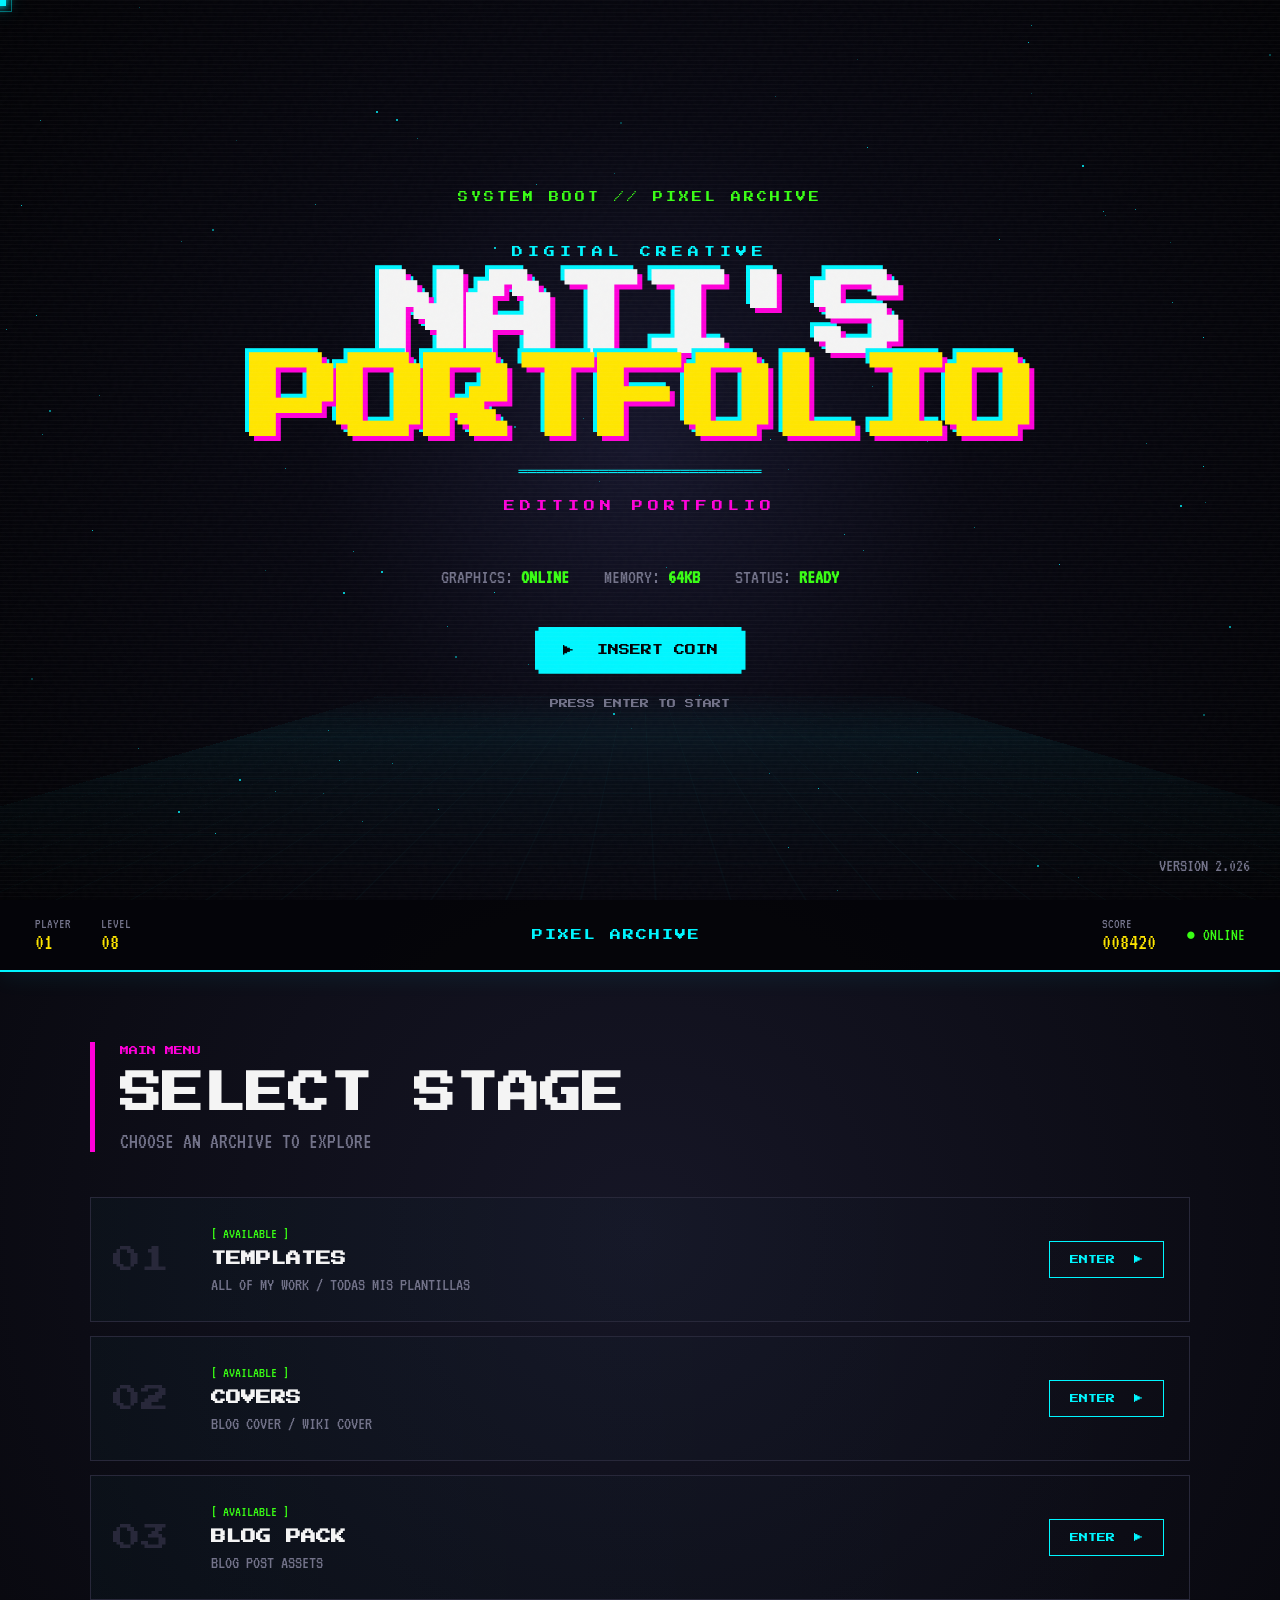
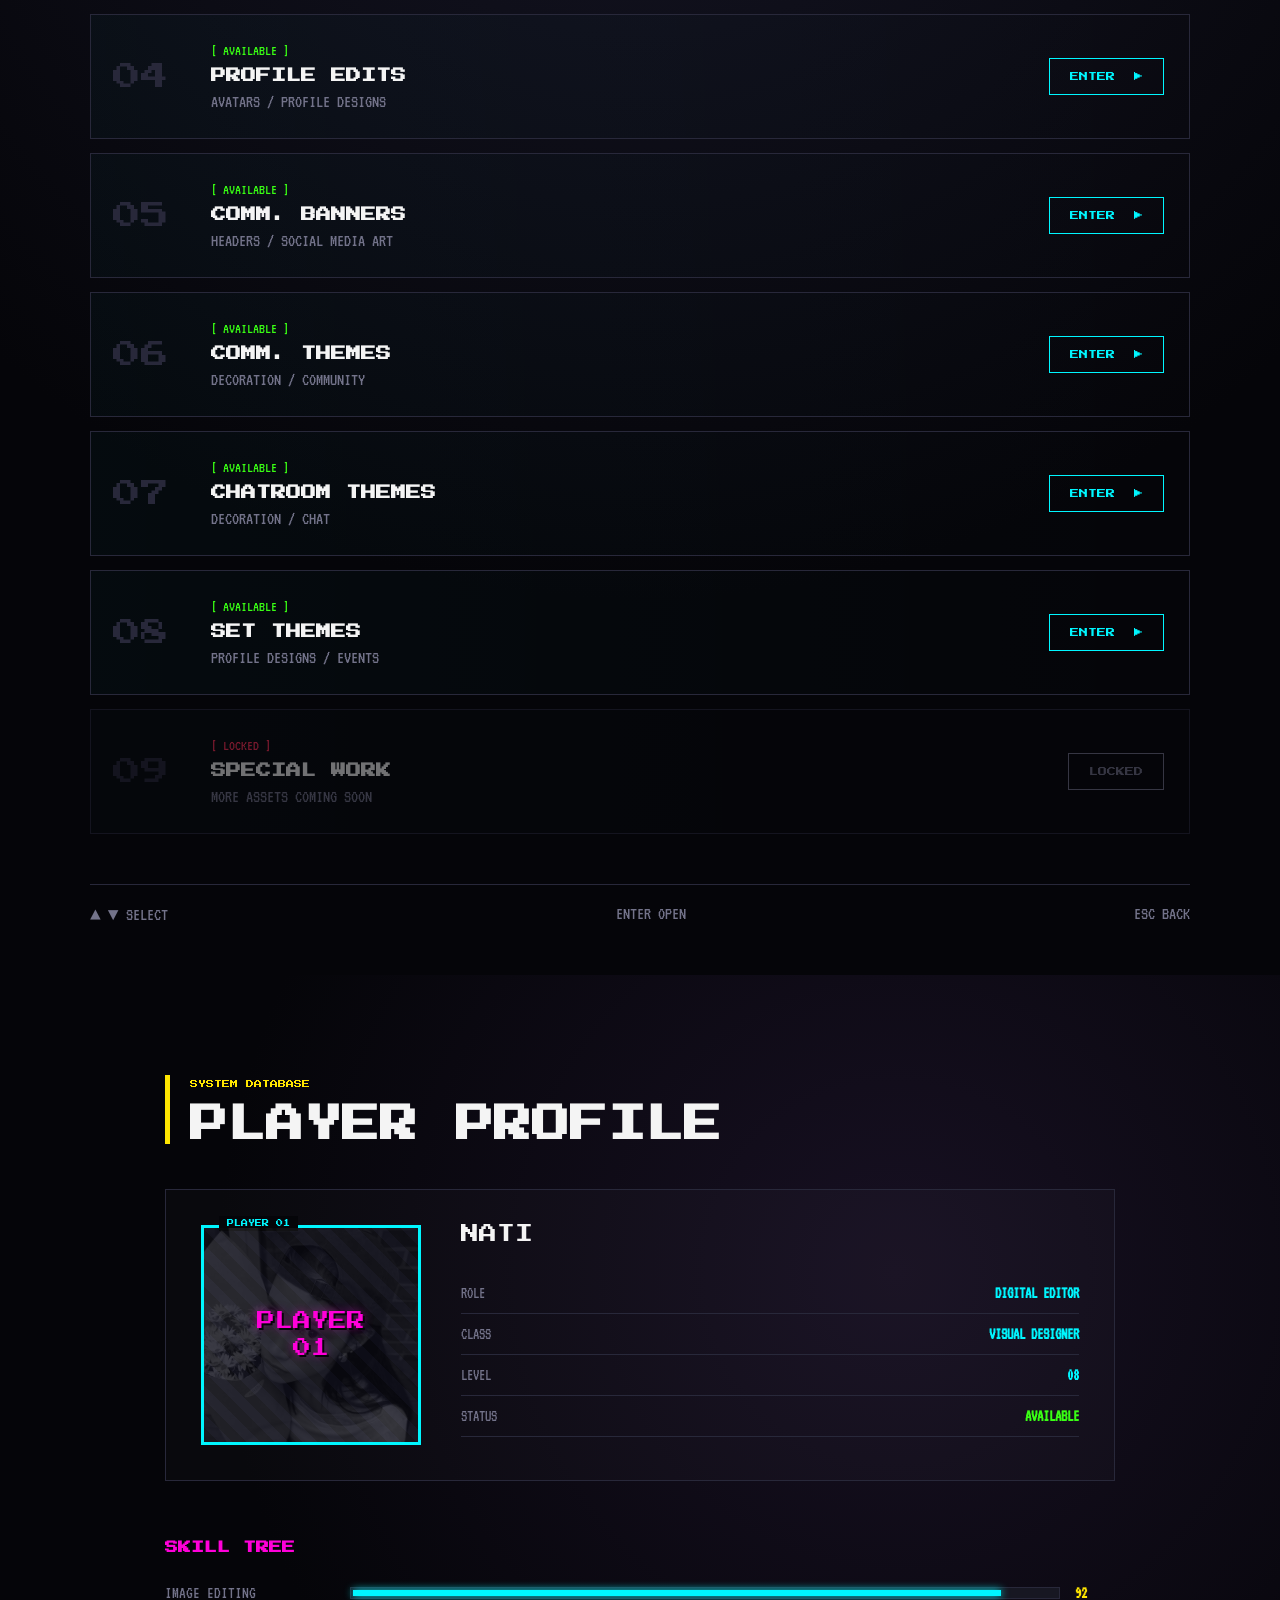
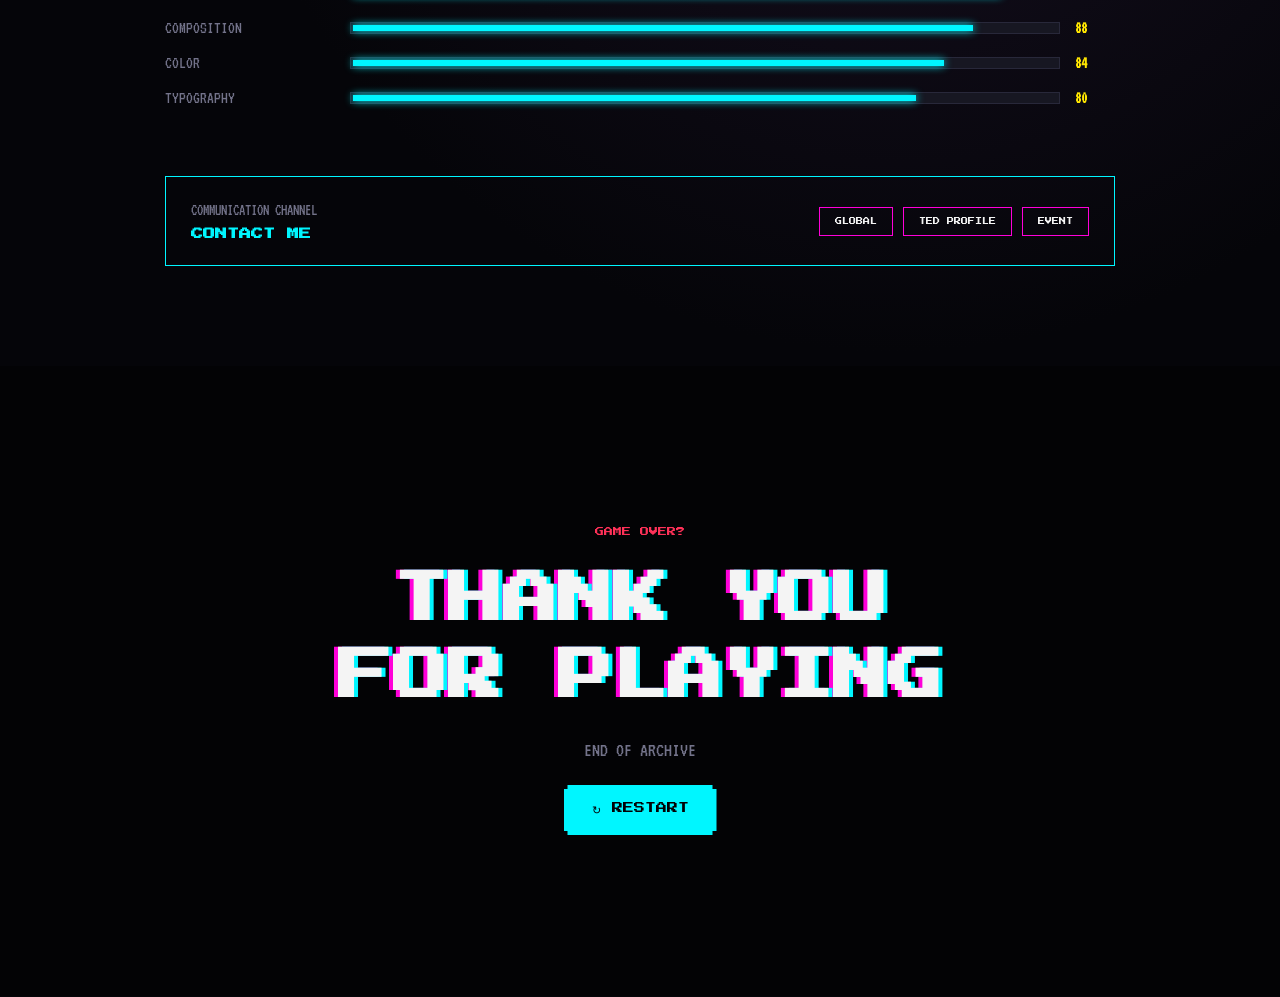
==== index.html @ 4ead3b6f "Add files via upload" ====
<!DOCTYPE html>

<html lang="es">
<head>
    <meta charset="UTF-8">
    <meta name="viewport" content="width=device-width, initial-scale=1.0">

<title>NATI'S PORTFOLIO</title>
<link rel="icon" type="image/png" href="../assets/favicon.png">

<!-- Fuentes -->
<link rel="preconnect" href="https://fonts.googleapis.com">
<link rel="preconnect" href="https://fonts.gstatic.com" crossorigin>

<link href="https://fonts.googleapis.com/css2?family=Press+Start+2P&family=VT323&display=swap" rel="stylesheet">

<link rel="stylesheet" href="../styles/styles.css">

</head>

<body>

<!-- CRT -->
<div class="crt">
    <div class="scanlines"></div>
    <div class="noise"></div>
</div>

<!-- Partículas -->
<canvas id="particles"></canvas>

<!-- Cursor -->
<div id="pixelCursor"></div>


<!-- ========================================= -->
<!-- INTRO -->
<!-- ========================================= -->

<section class="screen intro" id="intro">

    <div class="intro-grid"></div>

    <div class="intro-content">

        <div class="system-text">
            SYSTEM BOOT // PIXEL ARCHIVE
        </div>

        <div class="logo-wrap">

            <div class="logo-small">
                DIGITAL CREATIVE
            </div>

            <h1 class="logo">
                NATI'S<br>
                <span>PORTFOLIO</span>
            </h1>

            <div class="logo-line">
                ═══════════════════════════
            </div>

            <p class="logo-sub">
                EDITION PORTFOLIO
            </p>

        </div>

        <div class="boot-info">

            <span>GRAPHICS: <b>ONLINE</b></span>
            <span>MEMORY: <b>64KB</b></span>
            <span>STATUS: <b>READY</b></span>

        </div>

        <button id="startBtn" class="pixel-button start-button">
            <span class="button-icon">▶</span>
            INSERT COIN
        </button>

        <div class="press-start">
            PRESS ENTER TO START
        </div>

    </div>

    <div class="version">
        VERSION 2.026
    </div>

</section>


<!-- ========================================= -->
<!-- MENU PRINCIPAL -->
<!-- ========================================= -->

<section class="screen menu-section" id="menu">

    <header class="hud">

        <div class="hud-left">

            <div class="player">
                <span class="hud-label">PLAYER</span>
                <span class="hud-value">01</span>
            </div>

            <div class="level">
                <span class="hud-label">LEVEL</span>
                <span class="hud-value">08</span>
            </div>

        </div>

        <div class="hud-center">
            PIXEL ARCHIVE
        </div>

        <div class="hud-right">

            <div>
                <span class="hud-label">SCORE</span>
                <span id="score">008420</span>
            </div>

            <div class="online">
                ● ONLINE
            </div>

        </div>

    </header>


    <main class="menu-container">

        <div class="menu-heading">

            <span class="stage-number">
                MAIN MENU
            </span>

            <h2>
                SELECT STAGE
            </h2>

            <p>
                CHOOSE AN ARCHIVE TO EXPLORE
            </p>

        </div>


        <div class="stage-list">

            <!-- TEMPLATES -->

            <article class="stage-card" data-cat="plantillas">

                <div class="stage-number-big">
                    01
                </div>

                <div class="stage-info">

                    <span class="stage-status">
                        [ AVAILABLE ]
                    </span>

                    <h3>
                        TEMPLATES
                    </h3>

                    <p>
                        ALL OF MY WORK / TODAS MIS PLANTILLAS
                    </p>

                </div>

                <button class="stage-button abrir-template">
                    ENTER
                    <span>▶</span>
                </button>

            </article>


            <!-- PORTADAS -->

            <article class="stage-card" data-cat="portadas">

                <div class="stage-number-big">
                    02
                </div>

                <div class="stage-info">

                    <span class="stage-status">
                        [ AVAILABLE ]
                    </span>

                    <h3>
                        COVERS
                    </h3>

                    <p>
                        BLOG COVER / WIKI COVER
                    </p>

                </div>

                <button class="stage-button abrir">
                    ENTER
                    <span>▶</span>
                </button>

            </article>


            <!-- BLOG PACK -->

            <article class="stage-card" data-cat="blog">

                <div class="stage-number-big">
                    03
                </div>

                <div class="stage-info">

                    <span class="stage-status">
                        [ AVAILABLE ]
                    </span>

                    <h3>
                        BLOG PACK
                    </h3>

                    <p>
                        BLOG POST ASSETS
                    </p>

                </div>

                <button class="stage-button abrir">
                    ENTER
                    <span>▶</span>
                </button>

            </article>


            <!-- PERFIL -->

            <article class="stage-card" data-cat="perfil">

                <div class="stage-number-big">
                    04
                </div>

                <div class="stage-info">

                    <span class="stage-status">
                        [ AVAILABLE ]
                    </span>

                    <h3>
                        PROFILE EDITS
                    </h3>

                    <p>
                        AVATARS / PROFILE DESIGNS
                    </p>

                </div>

                <button class="stage-button abrir">
                    ENTER
                    <span>▶</span>
                </button>

            </article>


            <!-- BANNERS -->

            <article class="stage-card" data-cat="banners">

                <div class="stage-number-big">
                    05
                </div>

                <div class="stage-info">

                    <span class="stage-status">
                        [ AVAILABLE ]
                    </span>

                    <h3>
                        COMM. BANNERS
                    </h3>

                    <p>
                        HEADERS / SOCIAL MEDIA ART
                    </p>

                </div>

                <button class="stage-button abrir">
                    ENTER
                    <span>▶</span>
                </button>

            </article>


            <!-- COMM. THEMES -->

            <article class="stage-card" data-cat="commthemes">

                <div class="stage-number-big">
                    06
                </div>

                <div class="stage-info">

                    <span class="stage-status">
                        [ AVAILABLE ]
                    </span>

                    <h3>
                        COMM. THEMES
                    </h3>

                    <p>
                        DECORATION / COMMUNITY
                    </p>

                </div>

                <button class="stage-button abrir">
                    ENTER
                    <span>▶</span>
                </button>

            </article>


            <!-- CHATROOM THEMES -->

            <article class="stage-card" data-cat="chatthemes">

                <div class="stage-number-big">
                    07
                </div>

                <div class="stage-info">

                    <span class="stage-status">
                        [ AVAILABLE ]
                    </span>

                    <h3>
                        CHATROOM THEMES
                    </h3>

                    <p>
                        DECORATION / CHAT
                    </p>

                </div>

                <button class="stage-button abrir">
                    ENTER
                    <span>▶</span>
                </button>

            </article>


            <!-- SET THEMES -->

            <article class="stage-card" data-cat="setthemes">

                <div class="stage-number-big">
                    08
                </div>

                <div class="stage-info">

                    <span class="stage-status">
                        [ AVAILABLE ]
                    </span>

                    <h3>
                        SET THEMES
                    </h3>

                    <p>
                        PROFILE DESIGNS / EVENTS
                    </p>

                </div>

                <button class="stage-button abrir">
                    ENTER
                    <span>▶</span>
                </button>

            </article>


            <!-- FUTURO -->

            <article class="stage-card locked">

                <div class="stage-number-big">
                    09
                </div>

                <div class="stage-info">

                    <span class="stage-status locked-status">
                        [ LOCKED ]
                    </span>

                    <h3>
                        SPECIAL WORK
                    </h3>

                    <p>
                        MORE ASSETS COMING SOON
                    </p>

                </div>

                <button class="stage-button" disabled>
                    LOCKED
                </button>

            </article>

        </div>


        <div class="menu-footer">

            <span>
                ▲ ▼ SELECT
            </span>

            <span>
                ENTER OPEN
            </span>

            <span>
                ESC BACK
            </span>

        </div>

    </main>

</section>


<!-- ========================================= -->
<!-- SUBMENÚ TEMPLATES -->
<!-- ========================================= -->

<section class="templates-section" id="templatesMenu">

    <header class="gallery-header templates-header">

        <button id="templatesBackBtn" class="back-button">
            ◀ BACK
        </button>

        <div>

            <span class="gallery-stage">
                STAGE 01 // SUBMENU
            </span>

            <h2>
                TEMPLATES
            </h2>

        </div>

        <div class="gallery-counter">
            4 CATEGORIES
        </div>

    </header>


    <main class="templates-container">

        <div class="menu-heading">

            <span class="stage-number">
                TEMPLATES ARCHIVE
            </span>

            <h2>
                SELECT CATEGORY
            </h2>

            <p>
                CHOOSE A TEMPLATE ARCHIVE TO EXPLORE
            </p>

        </div>


        <div class="template-list">

            <!-- PACKS -->

            <article
                class="template-card"
                data-template="packs"
            >

                <div class="template-number">
                    01
                </div>

                <div class="template-info">

                    <span>
                        [ AVAILABLE ]
                    </span>

                    <h3>
                        PACKS
                    </h3>

                    <p>
                        COMPLETE TEMPLATE PACKS
                    </p>

                </div>

                <button class="stage-button template-open">
                    ENTER
                    <span>▶</span>
                </button>

            </article>


            <!-- MINI PACKS -->

            <article
                class="template-card"
                data-template="minipacks"
            >

                <div class="template-number">
                    02
                </div>

                <div class="template-info">

                    <span>
                        [ AVAILABLE ]
                    </span>

                    <h3>
                        MINI PACKS
                    </h3>

                    <p>
                        THEME AND COVER
                    </p>

                </div>

                <button class="stage-button template-open">
                    ENTER
                    <span>▶</span>
                </button>

            </article>


            <!-- THEMES -->

            <article
                class="template-card"
                data-template="themes"
            >

                <div class="template-number">
                    03
                </div>

                <div class="template-info">

                    <span>
                        [ AVAILABLE ]
                    </span>

                    <h3>
                        THEMES
                    </h3>

                    <p>
                        COMPLETE VISUAL THEMES
                    </p>

                </div>

                <button class="stage-button template-open">
                    ENTER
                    <span>▶</span>
                </button>

            </article>


            <!-- SEPS / PCS -->

            <article
                class="template-card"
                data-template="sepspcs"
            >

                <div class="template-number">
                    04
                </div>

                <div class="template-info">

                    <span>
                        [ AVAILABLE ]
                    </span>

                    <h3>
                        SEPS / PCS
                    </h3>

                    <p>
                        SEPARATORS (HEADERS) / PHOTOCARDS
                    </p>

                </div>

                <button class="stage-button template-open">
                    ENTER
                    <span>▶</span>
                </button>

            </article>

        </div>


        <div class="menu-footer">

            <span>
                ▲ ▼ SELECT
            </span>

            <span>
                ENTER OPEN
            </span>

            <span>
                ESC BACK
            </span>

        </div>

    </main>

</section>


<!-- ========================================= -->
<!-- GALERÍA -->
<!-- ========================================= -->

<section class="gallery-section" id="gallery">

    <header class="gallery-header">

        <button id="backBtn" class="back-button">
            ◀ BACK
        </button>

        <div>

            <span class="gallery-stage">
                STAGE 01
            </span>

            <h2 id="galleryTitle">
                PORTADAS
            </h2>

        </div>

        <div class="gallery-counter">

            ITEMS
            <span id="galleryCount">
                00 / 00
            </span>

        </div>

    </header>


    <div class="loading-screen" id="loadingScreen">

        <div class="loading-title">
            LOADING ASSETS...
        </div>

        <div class="loading-bar">

            <div id="loadingProgress"></div>

        </div>

        <div id="loadingText">
            INITIALIZING...
        </div>

    </div>


    <div class="gallery-container">

        <div class="gallery-grid" id="galleryGrid"></div>

    </div>


    <footer class="gallery-footer">

        <span>
            PIXEL ARCHIVE SYSTEM
        </span>

        <span>
            SELECT ASSET TO INSPECT
        </span>

        <span>
            <span class="green-dot">●</span>
            SYSTEM ONLINE
        </span>

    </footer>

</section>


<!-- ========================================= -->
<!-- MODAL -->
<!-- ========================================= -->

<div class="image-modal" id="imageModal">

<div class="modal-overlay"></div>

<div class="modal-window">

    <header class="modal-header">

        <span id="modalFile">
            ASSET_001
        </span>

        <button id="closeModal">
            [ X ]
        </button>

    </header>


    <div class="modal-content">

        <div class="image-frame">

            <img
                id="modalImage"
                src=""
                alt=""
            >

        </div>


        <aside class="asset-info">


            <!-- =========================================
                 INFORMACIÓN PARA TEMPLATES
            ========================================== -->

            <div
                class="modal-info-group modal-template-info"
                id="modalTemplateInfo"
            >

                <!-- FILE -->

                <div class="info-line">

                    <span>FILE</span>

                    <strong id="modalTemplateFile">
                        ASSET_001
                    </strong>

                </div>


                <!-- TYPE -->

                <div class="info-line">

                    <span>TYPE</span>

                    <strong id="modalTemplateType">
                        PACK
                    </strong>

                </div>


                <!-- COLOR -->

                <div class="info-line">

                    <span>COLOR</span>

                    <strong id="modalColor">
                        CUSTOMIZABLE
                    </strong>

                </div>


                <!-- IMAGES -->

                <div class="info-line">

                    <span>IMAGES</span>

                    <strong id="modalImages">
                        04-05 IMAGES
                    </strong>

                </div>

            </div>


            <!-- =========================================
                 INFORMACIÓN PARA RESTO DE CATEGORÍAS
            ========================================== -->

            <div
                class="modal-info-group modal-default-info"
                id="modalDefaultInfo"
            >

                <!-- FILE -->

                <div class="info-line">

                    <span>FILE</span>

                    <strong id="modalDefaultFile">
                        ASSET_001
                    </strong>

                </div>


                <!-- TYPE -->

                <div class="info-line">

                    <span>TYPE</span>

                    <strong id="modalDefaultType">
                        DIGITAL EDIT
                    </strong>

                </div>


                <!-- STATUS -->

                <div class="info-line">

                    <span>STATUS</span>

                    <strong id="modalStatus">
                        ARCHIVED
                    </strong>

                </div>


                <!-- QUALITY -->

                <div class="info-line">

                    <span>QUALITY</span>

                    <strong id="modalQuality">
                        HIGH
                    </strong>

                </div>

            </div>


            <!-- =========================================
                 SYSTEM MESSAGE
                 COMPARTIDO POR AMBOS MODALES
            ========================================== -->

            <div class="asset-divider"></div>


            <div class="asset-message">

                <span>
                    ▶ SYSTEM MESSAGE
                </span>

                <p id="modalMessage">
                    ASSET SUCCESSFULLY LOADED.
                </p>

            </div>


        </aside>

    </div>


    <footer class="modal-footer">

        <span>
            ◀ PREVIOUS
        </span>

        <span>
            CLOSE
        </span>

        <span>
            NEXT ▶
        </span>

    </footer>

</div>

</div>


<!-- ========================================= -->
<!-- SOBRE MÍ -->
<!-- ========================================= -->

<section class="profile-section">

    <div class="profile-container">

        <div class="section-title">

            <span>
                SYSTEM DATABASE
            </span>

            <h2>
                PLAYER PROFILE
            </h2>

        </div>

    <div class="profile-card">

        <div class="profile-avatar">

            <img
                class="profile-avatar-image"
                src="../assets/edits/images/player01.png"
                alt="Nati"
            >

            <div class="avatar-inner">
                PLAYER<br>
                01
            </div>

        </div>


        <div class="profile-data">

            <div class="profile-name">
                NATI
            </div>

            <div class="profile-row">
                <span>ROLE</span>
                <strong>DIGITAL EDITOR</strong>
            </div>

            <div class="profile-row">
                <span>CLASS</span>
                <strong>VISUAL DESIGNER</strong>
            </div>

            <div class="profile-row">
                <span>LEVEL</span>
                <strong>08</strong>
            </div>

            <div class="profile-row">
                <span>STATUS</span>
                <strong class="green">AVAILABLE</strong>
            </div>

        </div>

    </div>

        <div class="skills">

            <h3>
                SKILL TREE
            </h3>

            <div class="skill">

                <span>IMAGE EDITING</span>

                <div class="skill-bar">
                    <i style="width: 92%"></i>
                </div>

                <b>92</b>

            </div>

            <div class="skill">

                <span>COMPOSITION</span>

                <div class="skill-bar">
                    <i style="width: 88%"></i>
                </div>

                <b>88</b>

            </div>

            <div class="skill">

                <span>COLOR</span>

                <div class="skill-bar">
                    <i style="width: 84%"></i>
                </div>

                <b>84</b>

            </div>

            <div class="skill">

                <span>TYPOGRAPHY</span>

                <div class="skill-bar">
                    <i style="width: 80%"></i>
                </div>

                <b>80</b>

            </div>

        </div>

    <div class="contact-box">

        <div>

            <span>
                COMMUNICATION CHANNEL
            </span>

            <strong>
                CONTACT ME
            </strong>

        </div>

        <div class="contact-links">

            <a
                href="https://app.duckapps.com.br/u/natibby"
                target="_blank"
                rel="noopener noreferrer"
            >
                GLOBAL
            </a>

            <a
                href="https://app.duckapps.com.br/c/tienda-estetica-ducks/u/a7huuc"
                target="_blank"
                rel="noopener noreferrer"
            >
                TED PROFILE
            </a>

            <a
                href="af&e aquí dsps"
            >
                EVENT
            </a>

        </div>

    </div>

    </div>

</section>


<!-- ========================================= -->
<!-- FINAL -->
<!-- ========================================= -->

<section class="end-section">

    <div class="end-content">

        <div class="end-glitch">
            GAME OVER?
        </div>

        <h2>
            THANK YOU<br>
            FOR PLAYING
        </h2>

        <p>
            END OF ARCHIVE
        </p>

        <button id="restartBtn" class="pixel-button">
            ↻ RESTART
        </button>

    </div>

</section>

<script src="../scripts/script.js"></script>

</body>
</html>
---- styles/styles.css ----
/* =========================================================
PIXEL ARCHIVE
RETRO ARCADE PORTFOLIO
========================================================= */

:root {
--black: #050509;
--deep-black: #080811;
--panel: #0c0c16;
--panel-light: #111121;

--cyan: #00f6ff;
--cyan-dark: #008f99;

--magenta: #ff00d9;
--yellow: #ffe600;

--green: #39ff14;
--red: #ff3158;

--white: #f4f4f4;
--gray: #73738a;
--dark-gray: #28283a;

--pixel-font: "Press Start 2P", monospace;
--terminal-font: "VT323", monospace;

}

/* =========================================================
RESET
========================================================= */

* {
  margin: 0;
  padding: 0;
  box-sizing: border-box;
  }

html {
scroll-behavior: smooth;
}

body {
background: var(--black);
color: var(--white);
font-family: var(--terminal-font);
overflow-x: hidden;
cursor: none;
}

button,
a {
cursor: none;
}

button {
font-family: var(--pixel-font);
}

.green {
color: var(--green) !important;
}

/* =========================================================
CRT
========================================================= */

.crt {
position: fixed;
inset: 0;
pointer-events: none;
z-index: 9990;
}

.scanlines {
position: absolute;
inset: 0;

background:
    repeating-linear-gradient(
        to bottom,
        rgba(255,255,255,0.025) 0px,
        rgba(255,255,255,0.025) 1px,
        transparent 1px,
        transparent 4px
    );

}

.noise {
position: absolute;
inset: 0;
opacity: 0.025;

background-image:
    url("data:image/svg+xml,%3Csvg viewBox='0 0 200 200' xmlns='http://www.w3.org/2000/svg'%3E%3Cfilter id='noise'%3E%3CfeTurbulence type='fractalNoise' baseFrequency='.9' numOctaves='3' stitchTiles='stitch'/%3E%3C/filter%3E%3Crect width='100%25' height='100%25' filter='url(%23noise)' opacity='.8'/%3E%3C/svg%3E");

animation: noiseMove 0.2s infinite;

}

@keyframes noiseMove {
0% { transform: translate(0); }
25% { transform: translate(2px, -1px); }
50% { transform: translate(-1px, 2px); }
75% { transform: translate(1px, 1px); }
100% { transform: translate(0); }
}

/* =========================================================
CURSOR
========================================================= */

#pixelCursor {
position: fixed;

width: 12px;
height: 12px;

background: var(--cyan);

box-shadow:
    0 0 8px var(--cyan),
    0 0 20px rgba(0,246,255,.4);

pointer-events: none;
z-index: 10000;

transform: translate(-50%, -50%);

image-rendering: pixelated;

}

#pixelCursor::after {
content: "";

position: absolute;

width: 22px;
height: 22px;

border: 1px solid var(--cyan);

left: -6px;
top: -6px;

opacity: .4;

}

body.cursor-hover #pixelCursor {
background: var(--magenta);

box-shadow:
    0 0 8px var(--magenta),
    0 0 25px var(--magenta);

transform:
    translate(-50%, -50%)
    scale(1.5);

}

/* =========================================================
PARTICLES
========================================================= */

#particles {
position: fixed;
inset: 0;

width: 100%;
height: 100%;

pointer-events: none;
z-index: 1;

}

/* =========================================================
GENERAL
========================================================= */

.screen {
min-height: 100vh;
position: relative;
overflow: hidden;
}

/* =========================================================
INTRO
========================================================= */

.intro {
min-height: 100vh;

display: flex;
justify-content: center;
align-items: center;

background:
    radial-gradient(
        circle at center,
        #16162b 0%,
        #080811 42%,
        #030306 100%
    );

}

.intro-grid {
position: absolute;
inset: 0;

background-image:
    linear-gradient(
        rgba(0,246,255,.06) 1px,
        transparent 1px
    ),
    linear-gradient(
        90deg,
        rgba(0,246,255,.06) 1px,
        transparent 1px
    );

background-size: 50px 50px;

transform:
    perspective(400px)
    rotateX(55deg)
    scale(1.5);

transform-origin: center bottom;
opacity: .45;

}

.intro-grid::after {
content: "";

position: absolute;
inset: 0;

background:
    linear-gradient(
        transparent 0%,
        rgba(0,246,255,.1) 50%,
        transparent 100%
    );

animation: gridScan 4s linear infinite;

}

@keyframes gridScan {
from { transform: translateY(-100%); }
to { transform: translateY(100%); }
}

.intro-content {
position: relative;
z-index: 5;

text-align: center;

width: min(900px, 90%);

}

.system-text {
font-family: var(--pixel-font);

color: var(--green);

font-size: 10px;
letter-spacing: 3px;

margin-bottom: 45px;

animation: blink 1.5s steps(2) infinite;

}

.logo-small {
color: var(--cyan);

font-family: var(--pixel-font);

font-size: 11px;
letter-spacing: 5px;

margin-bottom: 20px;

}

.logo {
font-family: var(--pixel-font);

font-size: clamp(38px, 8vw, 92px);

line-height: .9;
letter-spacing: -5px;

color: var(--white);

text-shadow:
    5px 5px 0 var(--magenta),
    -4px -4px 0 var(--cyan);

animation: logoGlitch 5s infinite;

}

.logo span {
color: var(--yellow);
}

.logo-line {
color: var(--cyan);

font-size: 15px;

margin: 20px 0;

overflow: hidden;

}

.logo-sub {
font-family: var(--pixel-font);

color: var(--magenta);

font-size: 11px;
letter-spacing: 5px;

}

.boot-info {
display: flex;
justify-content: center;

gap: 35px;

margin-top: 55px;

font-size: 20px;

color: var(--gray);

}

.boot-info b {
color: var(--green);
}

.pixel-button {
position: relative;

border: none;

background: var(--cyan);
color: #020205;

padding: 18px 28px;

font-family: var(--pixel-font);
font-size: 11px;

clip-path: polygon(
    0 4px,
    4px 4px,
    4px 0,
    calc(100% - 4px) 0,
    calc(100% - 4px) 4px,
    100% 4px,
    100% calc(100% - 4px),
    calc(100% - 4px) calc(100% - 4px),
    calc(100% - 4px) 100%,
    4px 100%,
    4px calc(100% - 4px),
    0 calc(100% - 4px)
);

transition: .15s;

}

.pixel-button:hover {
background: var(--yellow);

transform: translateY(-4px);

box-shadow:
    6px 6px 0 var(--magenta);

}

.start-button {
margin-top: 40px;

animation:
    startPulse 1.2s steps(2) infinite;

}

.button-icon {
margin-right: 12px;
}

.press-start {
font-family: var(--pixel-font);

font-size: 9px;

color: var(--gray);

margin-top: 25px;

animation: blink 1s steps(2) infinite;

}

.version {
position: absolute;

bottom: 25px;
right: 30px;

color: var(--gray);

font-size: 18px;

}

/* =========================================================
HUD
========================================================= */

.hud {
position: sticky;

top: 0;

height: 72px;

border-bottom: 2px solid var(--cyan);

background: rgba(5,5,9,.94);

display: flex;

align-items: center;

justify-content: space-between;

padding: 0 35px;

z-index: 20;

box-shadow:
    0 4px 25px rgba(0,246,255,.08);

}

.hud-left,
.hud-right {
display: flex;

gap: 30px;

align-items: center;

}

.hud-center {
font-family: var(--pixel-font);

color: var(--cyan);

font-size: 11px;

letter-spacing: 2px;

}

.hud-label {
display: block;

color: var(--gray);

font-size: 14px;

}

.hud-value,
#score {
color: var(--yellow);

font-size: 23px;

}

.online {
color: var(--green);

font-size: 17px;

}

/* =========================================================
MENU
========================================================= */

.menu-section {
background:
radial-gradient(
circle at 50% 20%,
#161626,
#050509 65%
);
}

.menu-container {
width: min(1100px, 92%);

margin: auto;

padding: 70px 0 50px;

}

.menu-heading {
border-left: 5px solid var(--magenta);

padding-left: 25px;

margin-bottom: 45px;

}

.stage-number {
font-family: var(--pixel-font);

color: var(--magenta);

font-size: 9px;

}

.menu-heading h2 {
font-family: var(--pixel-font);

font-size: clamp(25px, 4vw, 42px);

margin: 15px 0;

color: var(--white);

}

.menu-heading p {
color: var(--gray);

font-size: 22px;

}

.stage-list {
display: grid;

gap: 14px;

}

.stage-card {
min-height: 125px;

display: grid;

grid-template-columns: 100px 1fr auto;

align-items: center;

border: 1px solid var(--dark-gray);

background:
    linear-gradient(
        90deg,
        rgba(0,246,255,.025),
        transparent
    );

position: relative;

overflow: hidden;

transition: .2s;

}

.stage-card::before {
content: "";

position: absolute;

left: 0;
top: 0;
bottom: 0;

width: 3px;

background: var(--cyan);

transform: scaleY(0);

transition: .2s;

}

.stage-card:hover {
border-color: var(--cyan);

background: rgba(0,246,255,.04);

transform: translateX(8px);

}

.stage-card:hover::before {
transform: scaleY(1);
}

.stage-number-big {
font-family: var(--pixel-font);

color: var(--dark-gray);

font-size: 28px;

text-align: center;

}

.stage-card:hover .stage-number-big {
color: var(--cyan);
}

.stage-info {
padding: 20px;
}

.stage-status {
color: var(--green);

font-size: 15px;

}

.stage-info h3 {
font-family: var(--pixel-font);

font-size: 15px;

margin: 10px 0;

color: var(--white);

}

.stage-info p {
color: var(--gray);

font-size: 18px;

}

.stage-button {
margin-right: 25px;

border: 1px solid var(--cyan);

background: transparent;

color: var(--cyan);

padding: 13px 20px;

font-family: var(--pixel-font);

font-size: 9px;

transition: .15s;

}

.stage-button:hover {
background: var(--cyan);

color: var(--black);

box-shadow:
    4px 4px 0 var(--magenta);

}

.stage-button span {
margin-left: 10px;
}

.locked {
opacity: .45;
}

.locked::before {
background: var(--gray);
}

.locked-status {
color: var(--red);
}

.stage-button:disabled {
border-color: var(--gray);

color: var(--gray);

}

.menu-footer {
display: flex;

justify-content: space-between;

border-top: 1px solid var(--dark-gray);

margin-top: 50px;

padding-top: 20px;

color: var(--gray);

font-size: 18px;

}

/* =========================================================
SUBMENÚ TEMPLATES
========================================================= */

.templates-section {
min-height: 100vh;

display: none;

background:
    radial-gradient(
        circle at 50% 20%,
        #161626,
        #050509 65%
    );

}

.templates-section.active {
display: block;

animation:
    screenIn .4s steps(4);

}

.templates-header {
border-bottom-color: var(--yellow);
}

.templates-container {
width: min(1100px, 92%);

margin: auto;

padding: 70px 0 50px;

}

.template-list {
display: grid;

gap: 14px;

}

.template-card {
min-height: 125px;

display: grid;

grid-template-columns: 100px 1fr auto;

align-items: center;

border: 1px solid var(--dark-gray);

background:
    linear-gradient(
        90deg,
        rgba(255,230,0,.025),
        transparent
    );

position: relative;

overflow: hidden;

transition: .2s;

}

.template-card::before {
content: "";

position: absolute;

left: 0;
top: 0;
bottom: 0;

width: 3px;

background: var(--yellow);

transform: scaleY(0);

transition: .2s;

}

.template-card:hover {
border-color: var(--yellow);

background:
    rgba(255,230,0,.04);

transform:
    translateX(8px);

}

.template-card:hover::before {
transform: scaleY(1);
}

.template-number {
font-family: var(--pixel-font);

color: var(--dark-gray);

font-size: 28px;

text-align: center;

}

.template-card:hover .template-number {
color: var(--yellow);

text-shadow:
    0 0 10px rgba(255,230,0,.5);

}

.template-info {
padding: 20px;
}

.template-info > span {
color: var(--green);

font-size: 15px;

}

.template-info h3 {
font-family: var(--pixel-font);

font-size: 15px;

margin: 10px 0;

color: var(--white);

}

.template-info p {
color: var(--gray);

font-size: 18px;

}

.template-card:hover .template-info h3 {
color: var(--yellow);
}

/* =========================================================
GALERÍA
========================================================= */

.gallery-section {
min-height: 100vh;

background: #06060c;

display: none;

overflow: visible;
}

.gallery-section.active {
display: block;

animation:
    screenIn .4s steps(4);

}

.gallery-header {
min-height: 90px;

border-bottom: 2px solid var(--magenta);

display: grid;

grid-template-columns: 1fr 2fr 1fr;

align-items: center;

padding: 15px 35px;

background: #090911;

}

.back-button {
justify-self: start;

border: 1px solid var(--cyan);

background: transparent;

color: var(--cyan);

padding: 12px 18px;

font-family: var(--pixel-font);

font-size: 9px;

}

.back-button:hover {
background: var(--cyan);

color: var(--black);

}

.gallery-header > div:nth-child(2) {
text-align: center;
}

.gallery-stage {
color: var(--magenta);

font-family: var(--pixel-font);

font-size: 8px;

}

.gallery-header h2 {
font-family: var(--pixel-font);

font-size: 18px;

margin-top: 10px;

}

.gallery-counter {
justify-self: end;

color: var(--gray);

font-size: 16px;

}

.gallery-counter span {
color: var(--yellow);
}

.gallery-container {
width: min(1250px, 92%);

margin: auto;

padding: 55px 0;

overflow: visible;
}

/*
.gallery-grid {
display: grid;

grid-template-columns:
    repeat(
        auto-fit,
        minmax(250px, 1fr)
    );

gap: 25px;

}¨
*/

.gallery-grid {
    display: grid;

    grid-template-columns:
        repeat(auto-fit, minmax(220px, 1fr));

    gap: 24px;

    align-items: start;

    width: 100%;

}

/*
.asset-card {
position: relative;

background: var(--panel);

border: 1px solid #29293b;

padding: 10px;

transition: .2s;

animation:
    assetIn .45s both;

}
*/

.asset-card {
    position: relative;

    width: 100%;
    height: auto;

    display: flex;
    flex-direction: column;

    background: var(--panel);

    border: 1px solid #29293b;

    padding: 10px;

    overflow: hidden;

    transition: .2s;

    animation: assetIn .45s both;

    min-width: 0;
}

.asset-card:hover {
border-color: var(--cyan);

transform:
    translateY(-8px)
    scale(1.015);

box-shadow:
    8px 8px 0 rgba(255,0,217,.5),
    0 0 30px rgba(0,246,255,.15);

}

/*
.asset-image {
width: 100%;

aspect-ratio: 4 / 3;

object-fit: cover;

display: block;

image-rendering: auto;

background: #000;

}
*/

.asset-image {
    display: block;

    width: 100%;
    height: auto;

    /* Mantiene las proporciones originales */
    object-fit: contain;

    /* Evita espacios extra debajo de la imagen */
    vertical-align: middle;
}

.asset-number {
position: absolute;

top: 17px;
left: 17px;

background: var(--black);

color: var(--cyan);

padding: 7px;

font-family: var(--pixel-font);

font-size: 8px;

}

/*
.asset-footer {
padding: 15px 5px 5px;

display: flex;

justify-content: space-between;

align-items: center;

}
*/

.asset-footer {
    padding: 15px 5px 5px;

    display: flex;

    justify-content: space-between;

    align-items: center;

    gap: 10px;

    min-width: 0;
}

/*
.asset-name {
color: var(--white);

font-size: 19px;

}
*/

.asset-name {
    color: var(--white);

    font-size: 19px;

    min-width: 0;

    overflow: hidden;

    text-overflow: ellipsis;

    white-space: nowrap;
}

/*
.asset-type {
color: var(--magenta);

font-family: var(--pixel-font);

font-size: 7px;

}
*/

.asset-type {
    color: var(--magenta);

    font-family: var(--pixel-font);

    font-size: 7px;

    flex-shrink: 0;
}

.loading-screen {
display: none;

width: min(600px, 85%);

margin: 120px auto;

text-align: center;

}

.loading-screen.active {
display: block;
}

.loading-title {
font-family: var(--pixel-font);

color: var(--cyan);

font-size: 12px;

margin-bottom: 25px;

}

.loading-bar {
height: 20px;

border: 2px solid var(--cyan);

padding: 3px;

}

#loadingProgress {
height: 100%;

width: 0%;

background: var(--cyan);

}

#loadingText {
color: var(--gray);

font-size: 19px;

margin-top: 15px;

}

.gallery-footer {
border-top: 1px solid var(--dark-gray);

padding: 20px 35px;

display: flex;

justify-content: space-between;

align-items: center;

gap: 20px;

color: var(--gray);

flex-wrap: wrap;
}

.green-dot {
color: var(--green);
}

/* =========================================================
MODAL
========================================================= */

.image-modal {
position: fixed;

inset: 0;

z-index: 9000;

display: none;

align-items: center;

justify-content: center;

padding: 20px;

overflow-y: auto;

overflow-x: hidden;
}

.image-modal.active {
display: flex;
}

.modal-overlay {
position: absolute;

inset: 0;

background: rgba(0,0,0,.9);

backdrop-filter: blur(4px);

}

.modal-window {
position: relative;

z-index: 2;

width: min(1100px, 95vw);

max-height: calc(100vh - 40px);

overflow-y: auto;

overflow-x: hidden;

background: #090911;

border: 2px solid var(--cyan);

box-shadow:
    10px 10px 0 var(--magenta),
    0 0 50px rgba(0,246,255,.15);
}

.modal-header {
height: 55px;

padding: 0 20px;

display: flex;

justify-content: space-between;

align-items: center;

border-bottom: 1px solid var(--dark-gray);

color: var(--cyan);

font-family: var(--pixel-font);

font-size: 9px;

}

.modal-header button {
border: 0;

background: transparent;

color: var(--red);

font-family: var(--pixel-font);

font-size: 10px;

}

.modal-content {
display: grid;

grid-template-columns:
    minmax(0, 1fr) 280px;

gap: 25px;

padding: 25px;

min-width: 0;
}

/*
.image-frame {
min-height: 450px;

background:
    repeating-linear-gradient(
        45deg,
        #08080e 0,
        #08080e 10px,
        #0b0b13 10px,
        #0b0b13 20px
    );

display: flex;

justify-content: center;

align-items: center;

border: 1px solid var(--dark-gray);

padding: 20px;

}
*/

.image-frame {
    min-height: 300px;

    background:
        repeating-linear-gradient(
            45deg,
            #08080e 0,
            #08080e 10px,
            #0b0b13 10px,
            #0b0b13 20px
        );

    display: flex;

    justify-content: center;

    align-items: center;

    border: 1px solid var(--dark-gray);

    padding: 20px;

    min-width: 0;
}

/*
.image-frame img {
max-width: 100%;

max-height: 65vh;

object-fit: contain;

}
*/

.image-frame img {
    display: block;

    max-width: 100%;

    max-height: 65vh;

    width: auto;
    height: auto;

    object-fit: contain;
}

.asset-info {
border-left: 1px solid var(--dark-gray);

padding-left: 25px;

}

.info-line {
display: flex;

flex-direction: column;

margin-bottom: 25px;

}

.info-line span {
color: var(--gray);

font-size: 15px;

}

.info-line strong {
color: var(--white);

font-size: 20px;

}

.asset-divider {
height: 1px;

background: var(--dark-gray);

margin: 25px 0;

}

.asset-message span {
color: var(--cyan);

font-size: 15px;

}

.asset-message p {
color: var(--gray);

margin-top: 10px;

font-size: 18px;

white-space: pre-line;

}

.modal-footer {
height: 50px;

border-top: 1px solid var(--dark-gray);

display: flex;

align-items: center;

justify-content: space-between;

padding: 0 20px;

color: var(--gray);

}

.modal-footer span {
cursor: none;
}

/* =========================================================
PROFILE
========================================================= */

.profile-section {
min-height: 100vh;

background:
    radial-gradient(
        circle at 70% 30%,
        #171022,
        #050509 60%
    );

padding: 100px 20px;

}

.profile-container {
width: min(950px, 95%);

margin: auto;

}

.section-title {
border-left: 5px solid var(--yellow);

padding-left: 20px;

margin-bottom: 45px;

}

.section-title span {
color: var(--yellow);

font-family: var(--pixel-font);

font-size: 8px;

}

.section-title h2 {
font-family: var(--pixel-font);

margin-top: 15px;

font-size: clamp(22px, 4vw, 38px);

}

.profile-card {
display: grid;

grid-template-columns: 220px 1fr;

gap: 40px;

border: 1px solid var(--dark-gray);

padding: 35px;

background: rgba(255,255,255,.015);

}

.profile-avatar {
aspect-ratio: 1;

border: 3px solid var(--cyan);

display: flex;

justify-content: center;

align-items: center;

position: relative;

background:
    repeating-linear-gradient(
        45deg,
        #0a0a12,
        #0a0a12 10px,
        #10101d 10px,
        #10101d 20px
    );

}

.profile-avatar-image {
    position: absolute;

    inset: 0;

    width: 100%;
    height: 100%;

    object-fit: cover;

    opacity: .18;

    z-index: 1;

    image-rendering: auto;

    pointer-events: none;
}


.avatar-overlay {
    position: absolute;

    inset: 0;

    background:
        linear-gradient(
            135deg,
            rgba(0, 246, 255, .08),
            rgba(255, 0, 217, .08)
        );

    z-index: 2;

    pointer-events: none;
}

.avatar-inner {
    position: relative;

    z-index: 3;

    font-family: var(--pixel-font);

    color: var(--magenta);

    font-size: 18px;

    line-height: 1.5;

    text-align: center;

    text-shadow:
        2px 2px 0 var(--black),
        0 0 10px rgba(255, 0, 217, .5);
}

.profile-avatar::before {
content: "PLAYER 01";

position: absolute;

top: -12px;
left: 15px;

background: var(--black);

padding: 4px 8px;

color: var(--cyan);

font-family: var(--pixel-font);

font-size: 7px;

}

.avatar-inner {
font-family: var(--pixel-font);

color: var(--magenta);

font-size: 18px;

line-height: 1.5;

text-align: center;

}

.profile-name {
font-family: var(--pixel-font);

color: var(--white);

font-size: 18px;

margin-bottom: 30px;

}

.profile-row {
display: flex;

justify-content: space-between;

border-bottom: 1px solid var(--dark-gray);

padding: 12px 0;

}

.profile-row span {
color: var(--gray);
}

.profile-row strong {
color: var(--cyan);
}

.skills {
margin-top: 60px;
}

.skills h3 {
font-family: var(--pixel-font);

color: var(--magenta);

font-size: 13px;

margin-bottom: 30px;

}

.skill {
display: grid;

grid-template-columns:
    170px 1fr 40px;

align-items: center;

gap: 15px;

margin-bottom: 18px;

}

.skill > span {
color: var(--gray);

font-size: 17px;

}

.skill-bar {
height: 12px;

background: #171722;

border: 1px solid var(--dark-gray);

padding: 2px;

}

.skill-bar i {
display: block;

height: 100%;

background: var(--cyan);

box-shadow:
    0 0 8px var(--cyan);

}

.skill b {
color: var(--yellow);
}

.contact-box {
margin-top: 70px;

padding: 25px;

border: 1px solid var(--cyan);

display: flex;

justify-content: space-between;

align-items: center;

}

.contact-box span {
display: block;

color: var(--gray);

}

.contact-box strong {
display: block;

color: var(--cyan);

font-family: var(--pixel-font);

font-size: 12px;

margin-top: 10px;

}

.contact-links {
display: flex;

gap: 10px;

}

.contact-links a {
text-decoration: none;

color: var(--white);

border: 1px solid var(--magenta);

padding: 10px 15px;

font-family: var(--pixel-font);

font-size: 7px;

}

.contact-links a:hover {
background: var(--magenta);

color: var(--black);

}

/* =========================================================
FINAL
========================================================= */

.end-section {
min-height: 70vh;

display: flex;

align-items: center;

justify-content: center;

text-align: center;

background: #030305;

}

.end-glitch {
color: var(--red);

font-family: var(--pixel-font);

font-size: 9px;

margin-bottom: 25px;

}

.end-content h2 {
font-family: var(--pixel-font);

font-size: clamp(25px, 6vw, 55px);

line-height: 1.4;

color: var(--white);

text-shadow:
    4px 0 var(--cyan),
    -4px 0 var(--magenta);

}

.end-content p {
color: var(--gray);

font-size: 20px;

margin: 25px 0;

}

/* =========================================================
ANIMATIONS
========================================================= */

@keyframes blink {
0%, 45% {
opacity: 1;
}

46%, 100% {
    opacity: .2;
}

}

@keyframes startPulse {
0%, 100% {
filter: brightness(1);
}

50% {
    filter: brightness(1.3);
}

}

@keyframes logoGlitch {
0%, 92%, 100% {
transform: none;
}

93% {
    transform: translateX(-4px);
}

94% {
    transform: translateX(4px);
}

95% {
    transform: translateX(-2px);
}

}

@keyframes screenIn {
from {
opacity: 0;
transform: scale(.98);
}

to {
    opacity: 1;
    transform: scale(1);
}

}

@keyframes assetIn {
from {
opacity: 0;
transform: translateY(20px);
}

to {
    opacity: 1;
    transform: translateY(0);
}

}

/* =========================================================
RESPONSIVE
========================================================= */

@media (max-width: 800px) {

body {
    cursor: auto;
}

#pixelCursor {
    display: none;
}

.hud {
    padding: 0 15px;
    height: 60px;
}

.hud-center {
    display: none;
}

.hud-left,
.hud-right {
    gap: 12px;
}

.hud-label {
    font-size: 11px;
}

.hud-value,
#score {
    font-size: 17px;
}

.online {
    font-size: 13px;
}

.boot-info {
    flex-direction: column;

    gap: 8px;

    margin-top: 35px;
}

.stage-card,
.template-card {
    grid-template-columns: 60px 1fr;

    padding: 15px;
}

.stage-number-big,
.template-number {
    font-size: 20px;
}

.stage-button {
    grid-column: 2;

    justify-self: start;

    margin:
        0
        0
        10px
        20px;
}

.menu-footer {
    flex-direction: column;

    gap: 10px;
}

.gallery-header {
    grid-template-columns: 1fr 1fr;

    padding: 12px 15px;
}

.gallery-header > div:nth-child(2) {
    text-align: right;
}

.gallery-counter {
    display: none;
}

.gallery-grid {
    grid-template-columns: 1fr;
}

.gallery-footer {
    flex-direction: column;

    gap: 8px;

    padding: 15px;
}

.modal-content {
    grid-template-columns: 1fr;

    overflow: visible;

    max-height: none;
}

.image-frame {
    min-height: 250px;
}

.asset-info {
    border-left: none;

    border-top: 1px solid var(--dark-gray);

    padding-left: 0;

    padding-top: 20px;
}

.profile-card {
    grid-template-columns: 1fr;
}

.profile-avatar {
    width: 180px;

    margin: auto;
}

.skill {
    grid-template-columns:
        1fr 50px;
}

.skill > span {
    grid-column: 1 / -1;
}

.contact-box {
    flex-direction: column;

    align-items: flex-start;

    gap: 25px;
}

.contact-links {
    flex-wrap: wrap;
}

}

@media (max-width: 450px) {

.logo {
    font-size: 34px;
}

.logo-sub {
    font-size: 8px;
}

.system-text {
    font-size: 7px;
}

.menu-container,
.templates-container {
    padding-top: 40px;
}

.stage-info h3,
.template-info h3 {
    font-size: 11px;
}

.stage-info p,
.template-info p {
    font-size: 16px;
}

.modal-window {
    width: 96vw;

    box-shadow:
        5px 5px 0 var(--magenta);
}

.modal-footer span {
    font-size: 13px;
}

}

/* =========================================================
TOUCH / MOBILE STAGE SELECTION
========================================================= */

@media (hover: none) and (pointer: coarse) {

.stage-card,
.template-card {
    transition:
        transform .2s steps(3),
        border-color .2s steps(3),
        background .2s steps(3),
        box-shadow .2s steps(3);
}

.stage-card.touch-selected,
.template-card.touch-selected {
    border-color: var(--cyan);

    background:
        linear-gradient(
            90deg,
            rgba(0,246,255,.08),
            rgba(255,0,217,.04)
        );

    transform:
        translateX(6px);

    box-shadow:
        6px 0 0 var(--magenta),
        0 0 25px rgba(0,246,255,.15);

    animation:
        mobileStagePulse 1s steps(2) infinite;
}

.stage-card.touch-selected::before,
.template-card.touch-selected::before {
    transform: scaleY(1);
}

.stage-card.touch-selected .stage-number-big,
.template-card.touch-selected .template-number {
    color: var(--cyan);

    text-shadow:
        0 0 8px var(--cyan);
}

.stage-card.touch-selected .stage-info h3,
.template-card.touch-selected .template-info h3 {
    color: var(--yellow);
}

.stage-card.touch-selected .stage-button,
.template-card.touch-selected .stage-button {
    background: var(--cyan);

    color: var(--black);

    box-shadow:
        4px 4px 0 var(--magenta);
}

}

@keyframes mobileStagePulse {

0%, 100% {
    filter: brightness(1);
}

50% {
    filter: brightness(1.15);
}

}

/* =========================================================
   VISOR DE IMAGEN COMPLETA
========================================================= */

.fullscreen-viewer {
    position: fixed;
    inset: 0;

    z-index: 10000;

    display: none;

    align-items: center;
    justify-content: center;

    padding: 30px;

    background: rgba(0, 0, 0, .96);

    overflow: auto;
}

.fullscreen-viewer.active {
    display: flex;

    animation: fullscreenIn .2s steps(3);
}


/* Fondo */

.fullscreen-overlay {
    position: absolute;
    inset: 0;

    background:
        radial-gradient(
            circle at center,
            rgba(20, 20, 35, .5),
            rgba(0, 0, 0, .98)
        );
}


/* Imagen */

#fullscreenImage {
    position: relative;

    z-index: 2;

    display: block;

    max-width: 95vw;
    max-height: 95vh;

    width: auto;
    height: auto;

    object-fit: contain;

    image-rendering: auto;

    cursor: none;

    box-shadow:
        0 0 30px rgba(0, 246, 255, .15);
}


/* X */

.fullscreen-close {
    position: absolute;

    top: 20px;
    right: 25px;

    z-index: 5;

    width: 45px;
    height: 45px;

    border: 2px solid var(--red);

    background: var(--black);

    color: var(--red);

    font-family: var(--pixel-font);

    font-size: 16px;

    display: flex;

    align-items: center;
    justify-content: center;

    cursor: none;

    transition: .15s;
}

.fullscreen-close:hover {
    background: var(--red);

    color: var(--black);

    box-shadow:
        5px 5px 0 var(--cyan);
}


/* Animación */

@keyframes fullscreenIn {

    from {
        opacity: 0;

        transform:
            scale(.96);
    }

    to {
        opacity: 1;

        transform:
            scale(1);
    }

}

/* =========================================================
   MÓVIL
========================================================= */

@media (max-width: 800px) {

    .fullscreen-viewer {
        padding: 15px;
    }

    #fullscreenImage {
        max-width: 96vw;
        max-height: 92vh;
    }

    .fullscreen-close {
        top: 12px;
        right: 12px;

        width: 40px;
        height: 40px;

        font-size: 13px;
    }

}
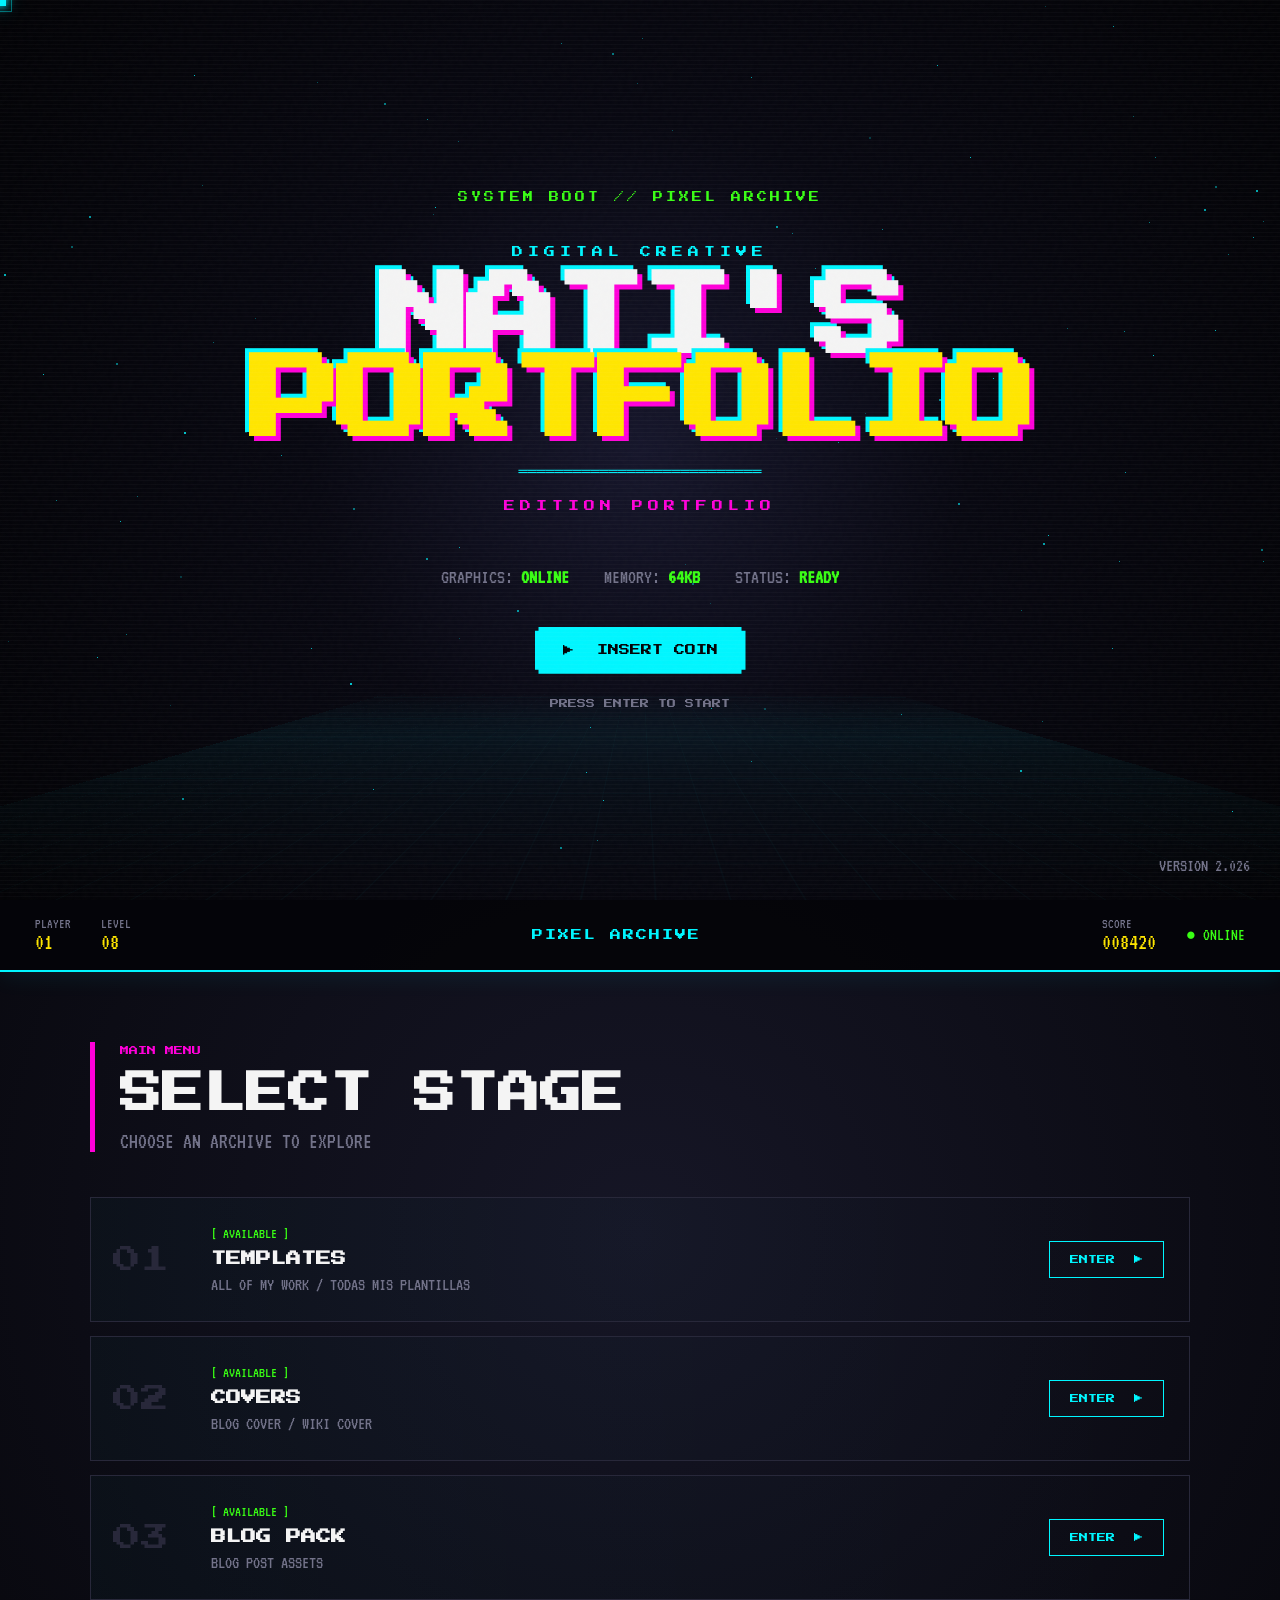
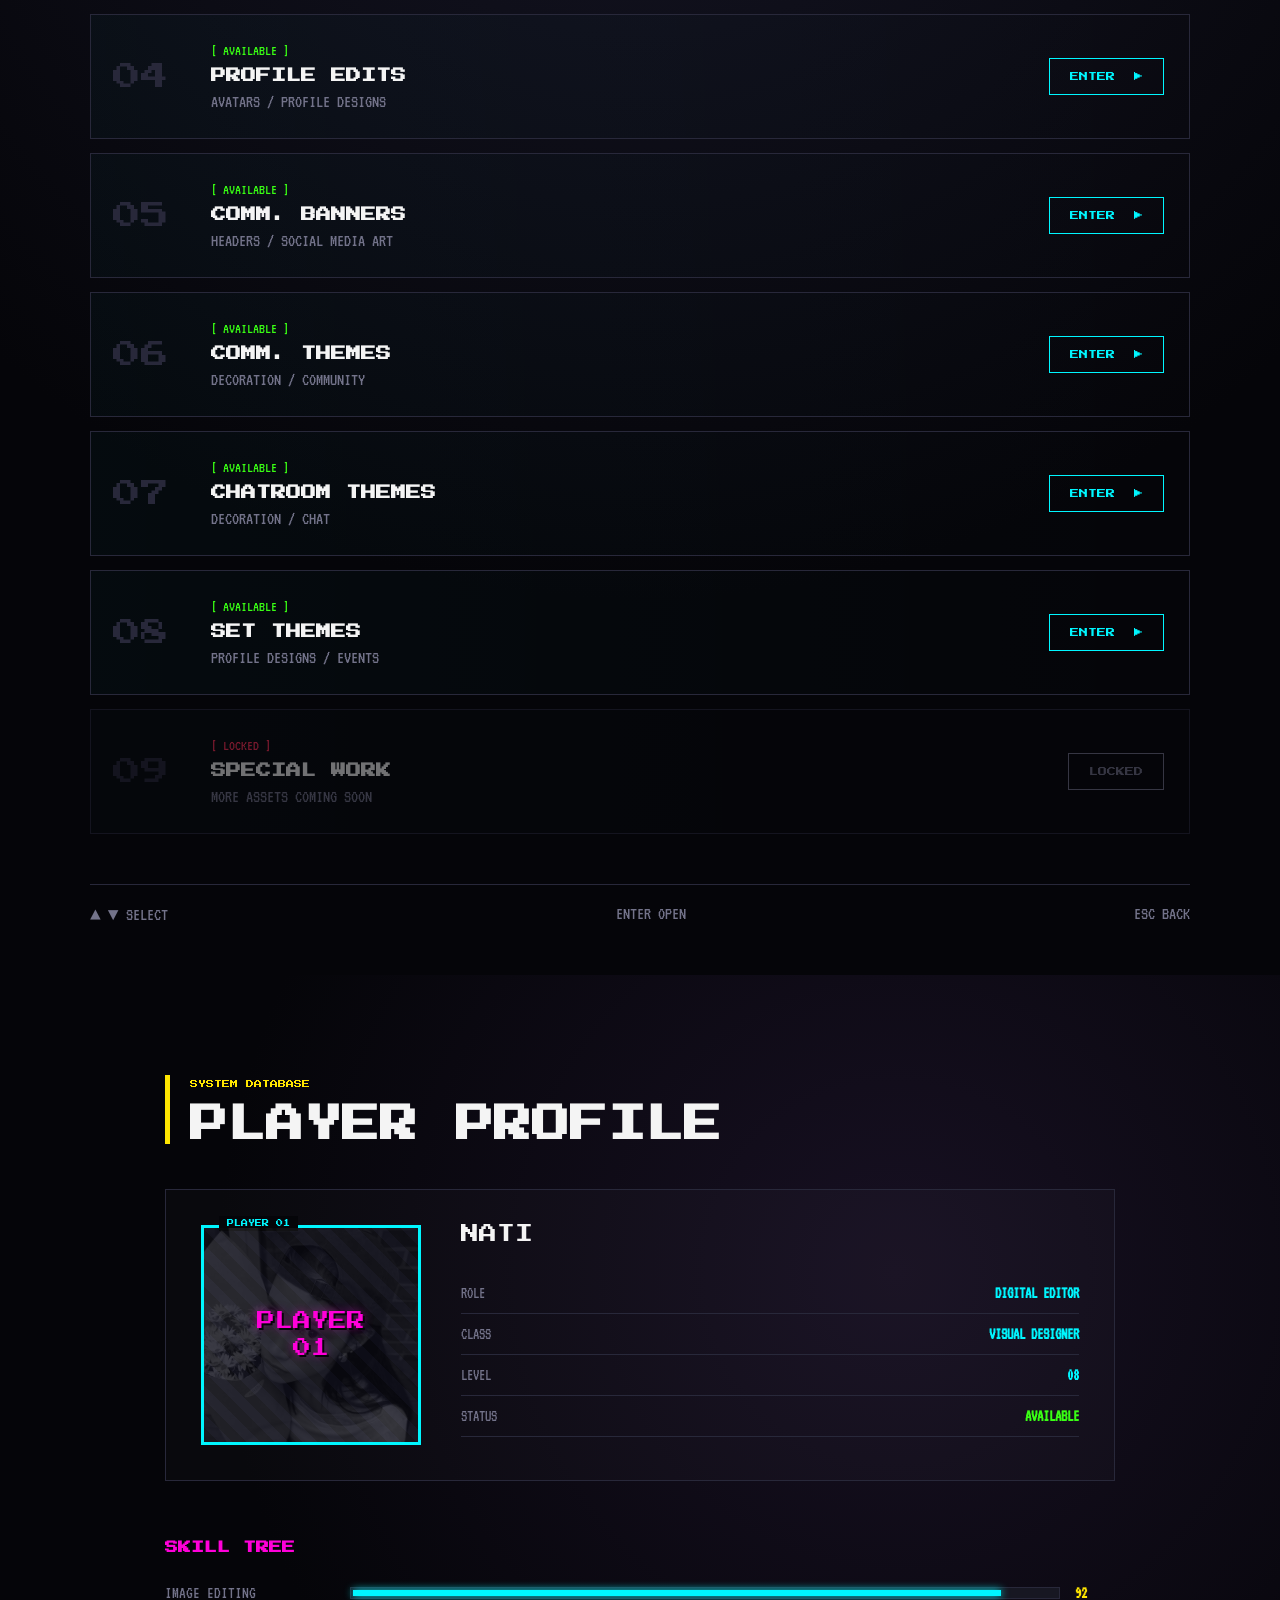
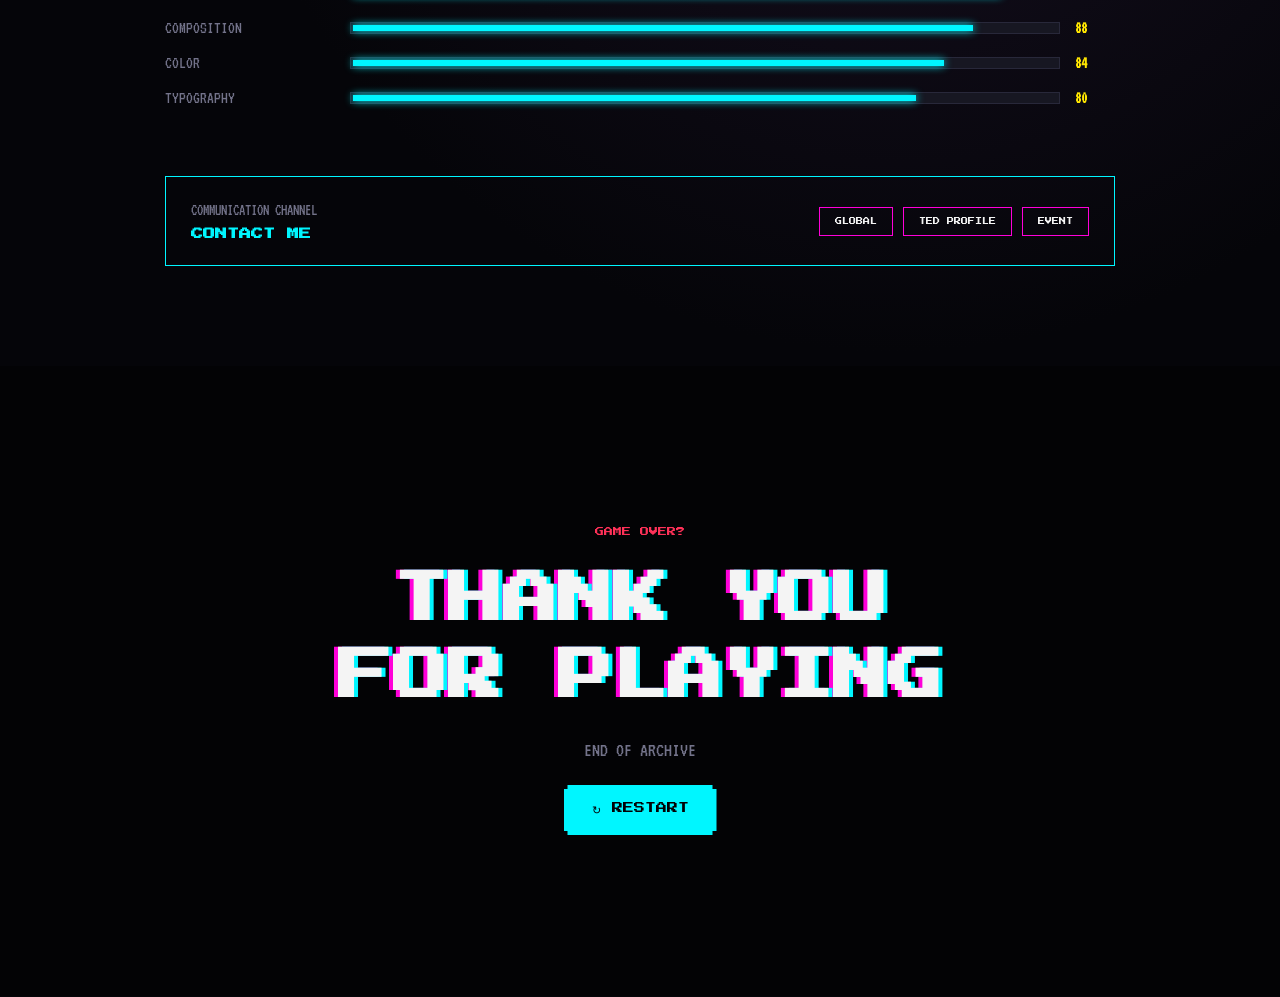
==== commit 1cb80c84: "Update index.html" ====
--- a/index.html
+++ b/index.html
@@ -14,7 +14,7 @@
 
 <link href="https://fonts.googleapis.com/css2?family=Press+Start+2P&family=VT323&display=swap" rel="stylesheet">
 
-<link rel="stylesheet" href="../styles/styles.css">
+<link rel="stylesheet" href="./styles/styles.css">
 
 </head>
 
@@ -1176,7 +1176,7 @@
 
 </section>
 
-<script src="../scripts/script.js"></script>
+<script src="./scripts/script.js"></script>
 
 </body>
 </html>
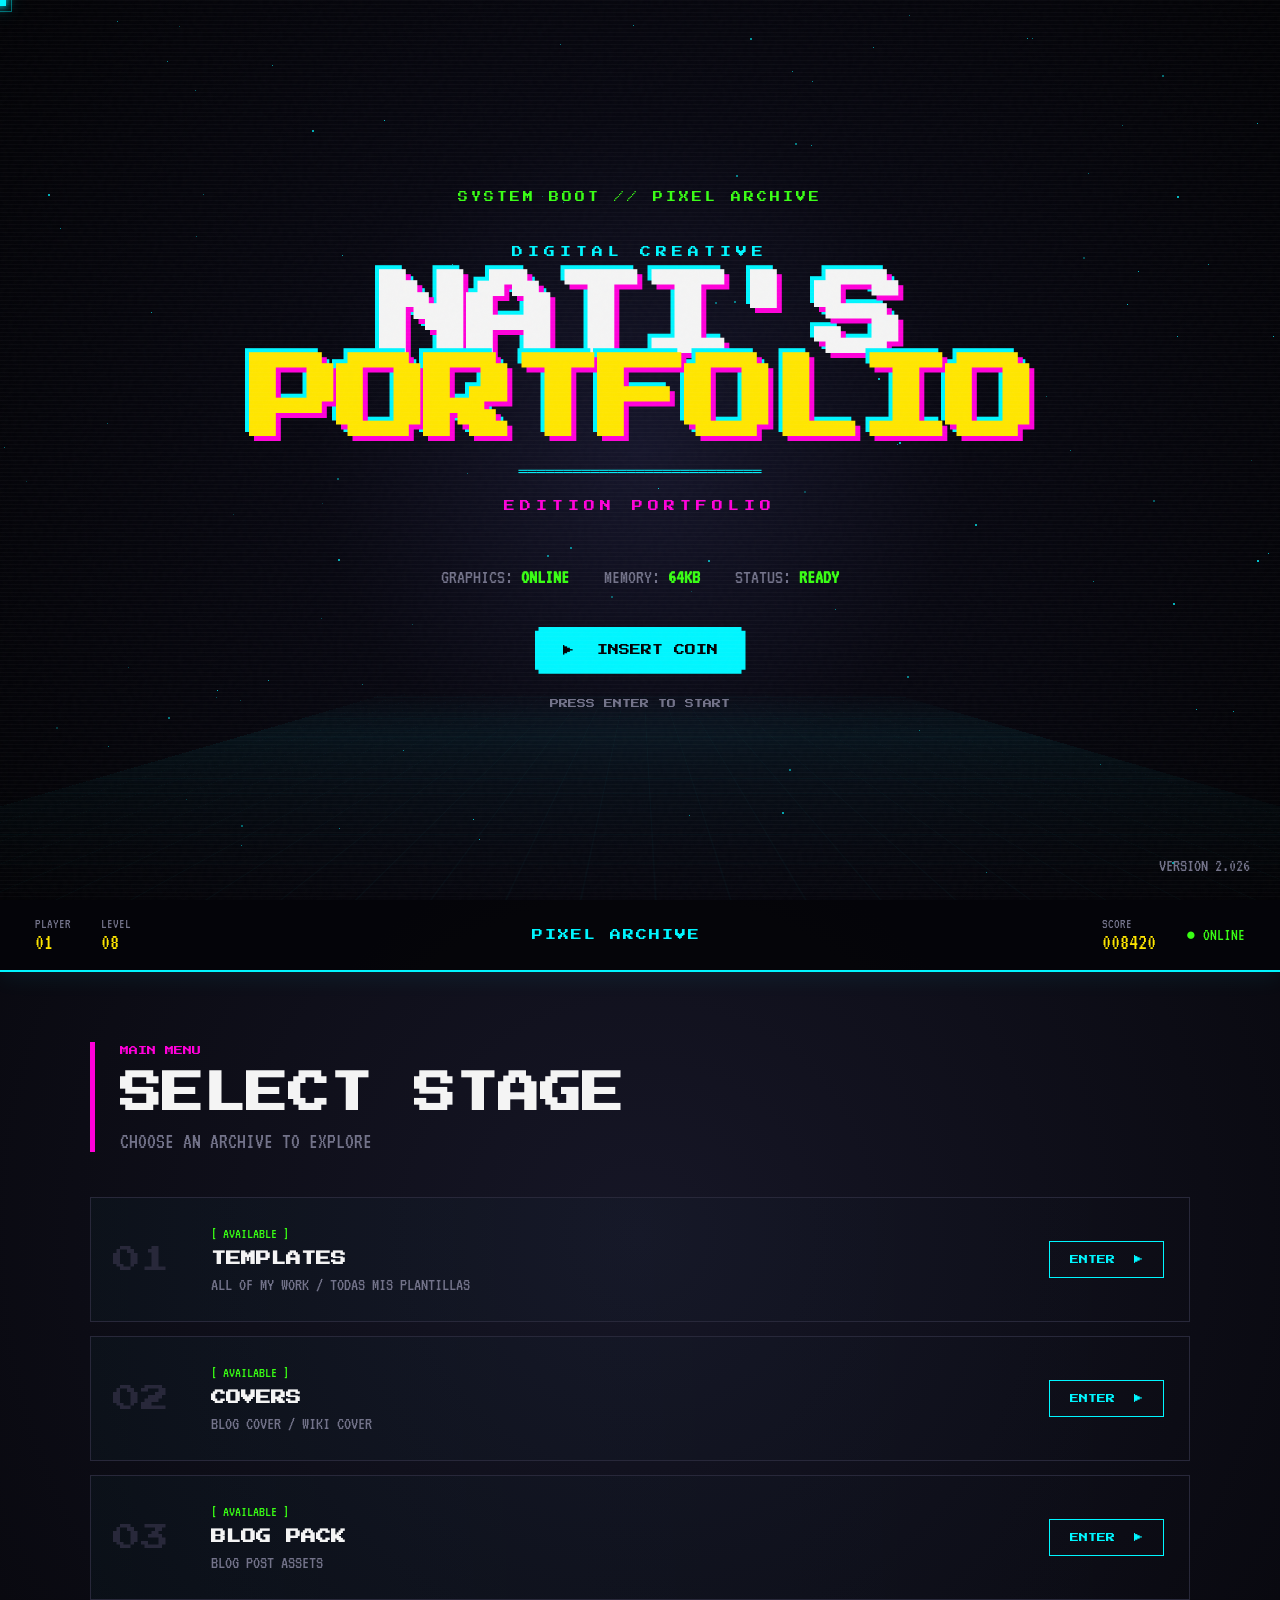
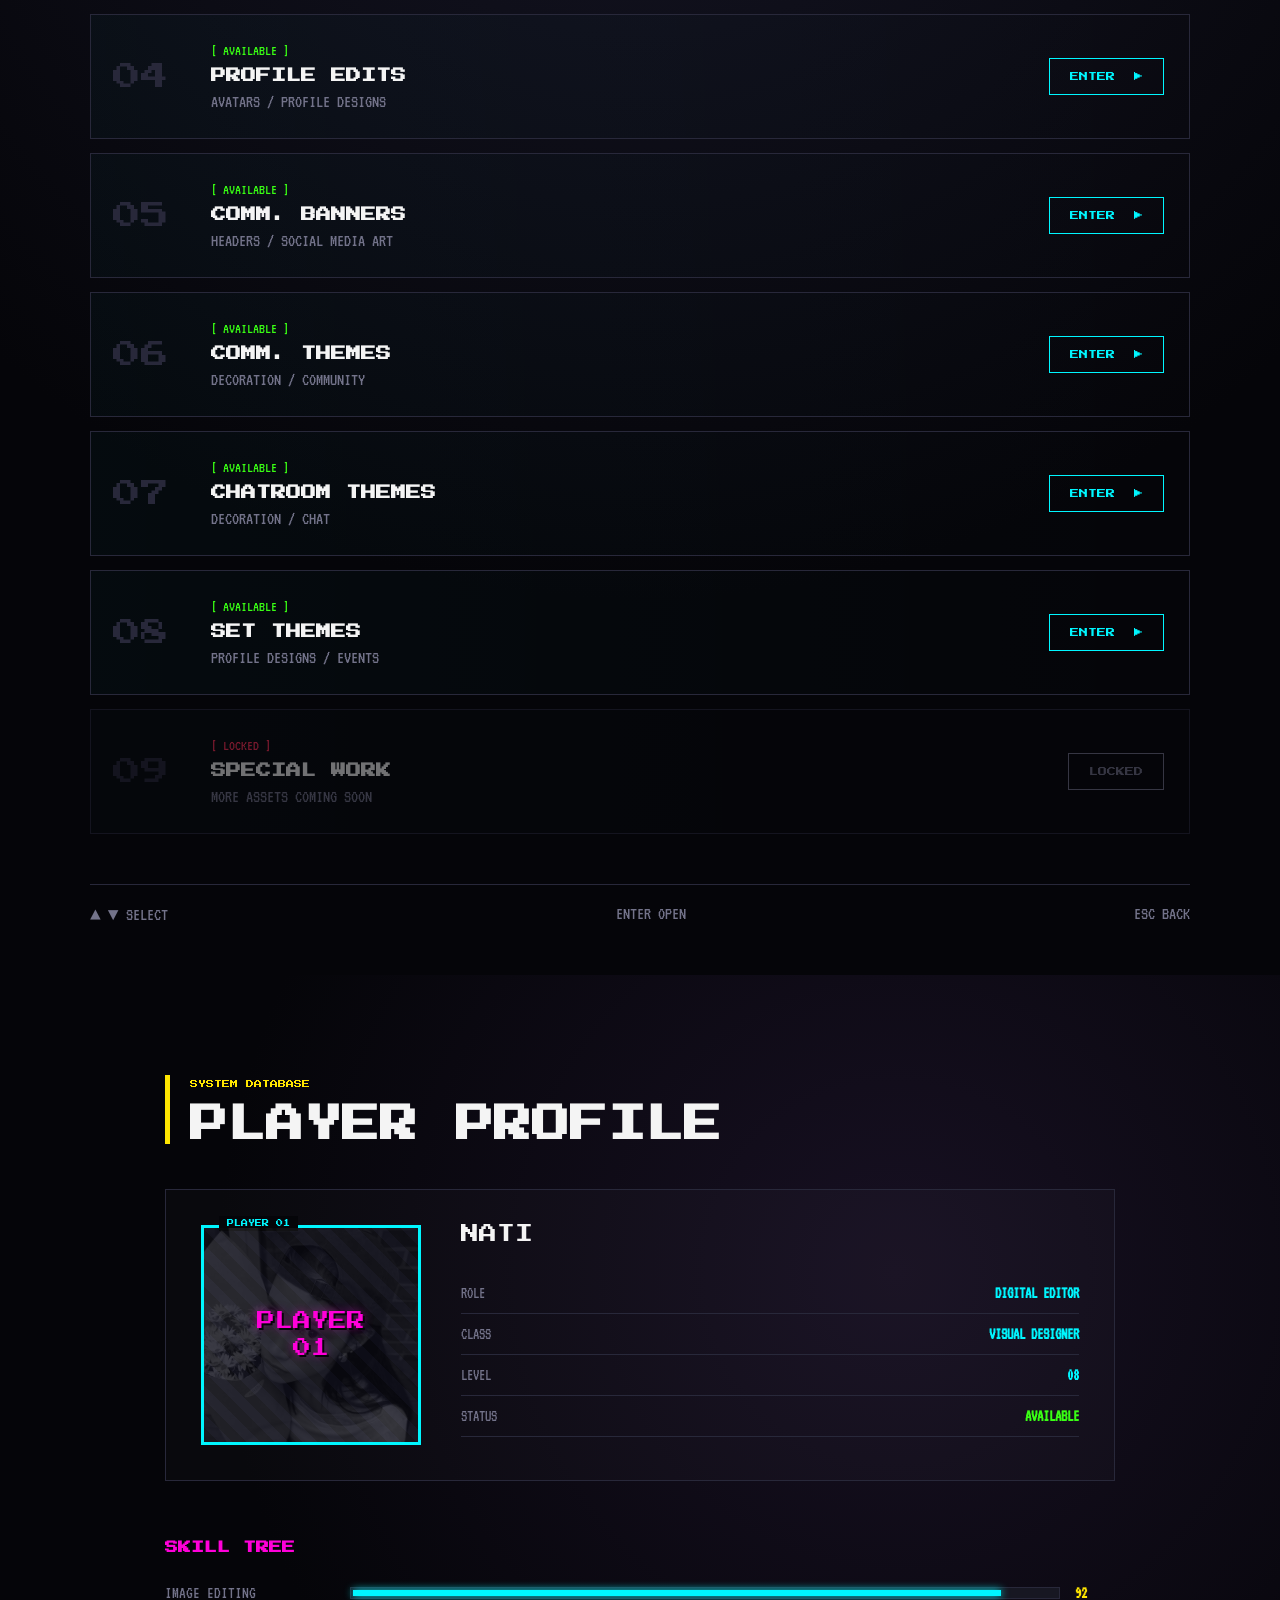
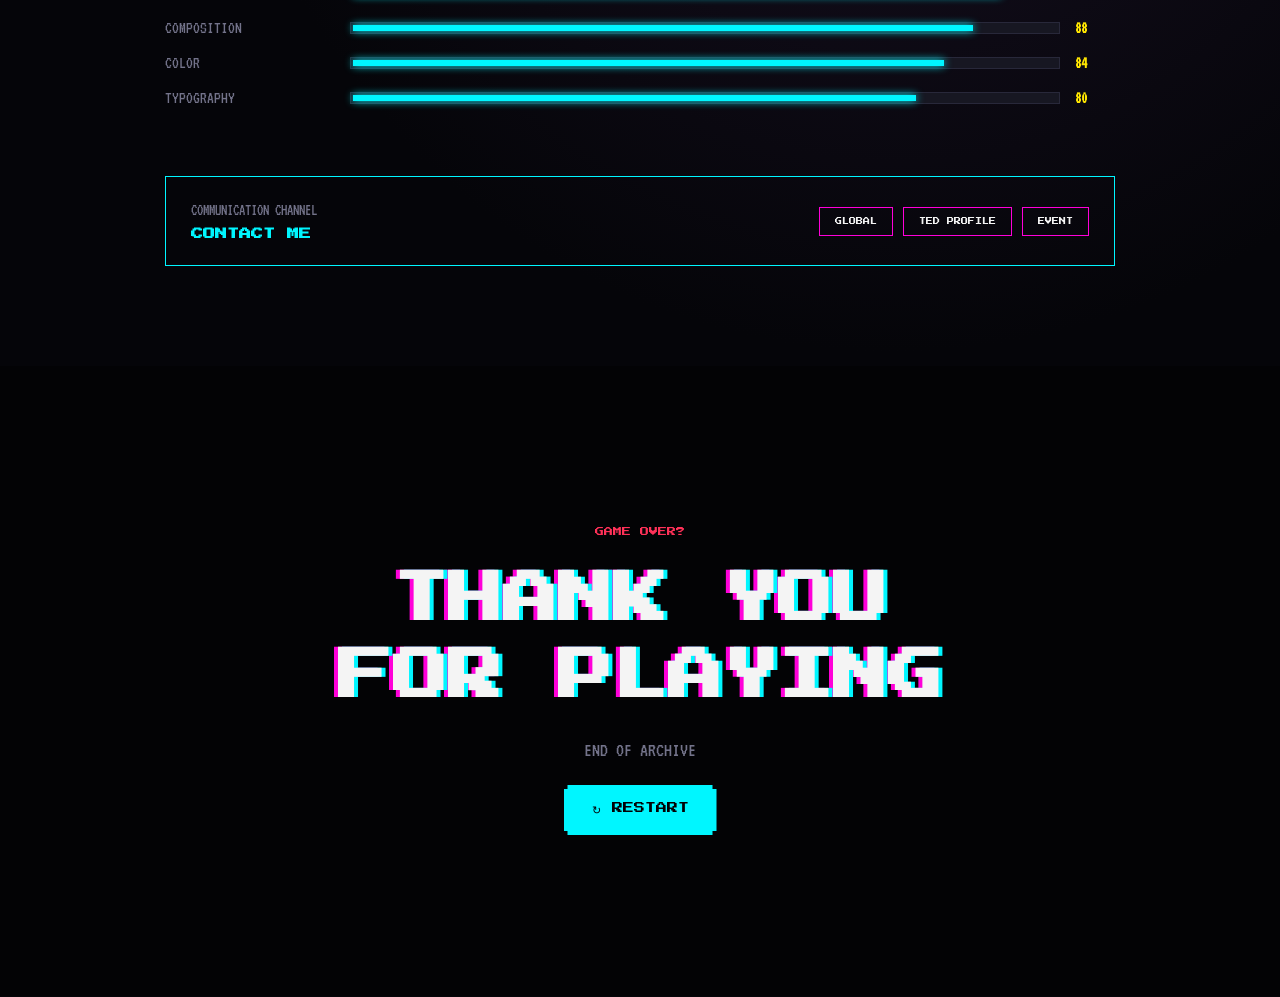
==== commit 2d79fff5: "Update index.html" ====
--- a/index.html
+++ b/index.html
@@ -6,7 +6,7 @@
     <meta name="viewport" content="width=device-width, initial-scale=1.0">
 
 <title>NATI'S PORTFOLIO</title>
-<link rel="icon" type="image/png" href="../assets/favicon.png">
+<link rel="icon" type="image/png" href="./assets/favicon.png">
 
 <!-- Fuentes -->
 <link rel="preconnect" href="https://fonts.googleapis.com">
@@ -1002,7 +1002,7 @@
 
             <img
                 class="profile-avatar-image"
-                src="../assets/edits/images/player01.png"
+                src="./assets/edits/images/player01.png"
                 alt="Nati"
             >
 
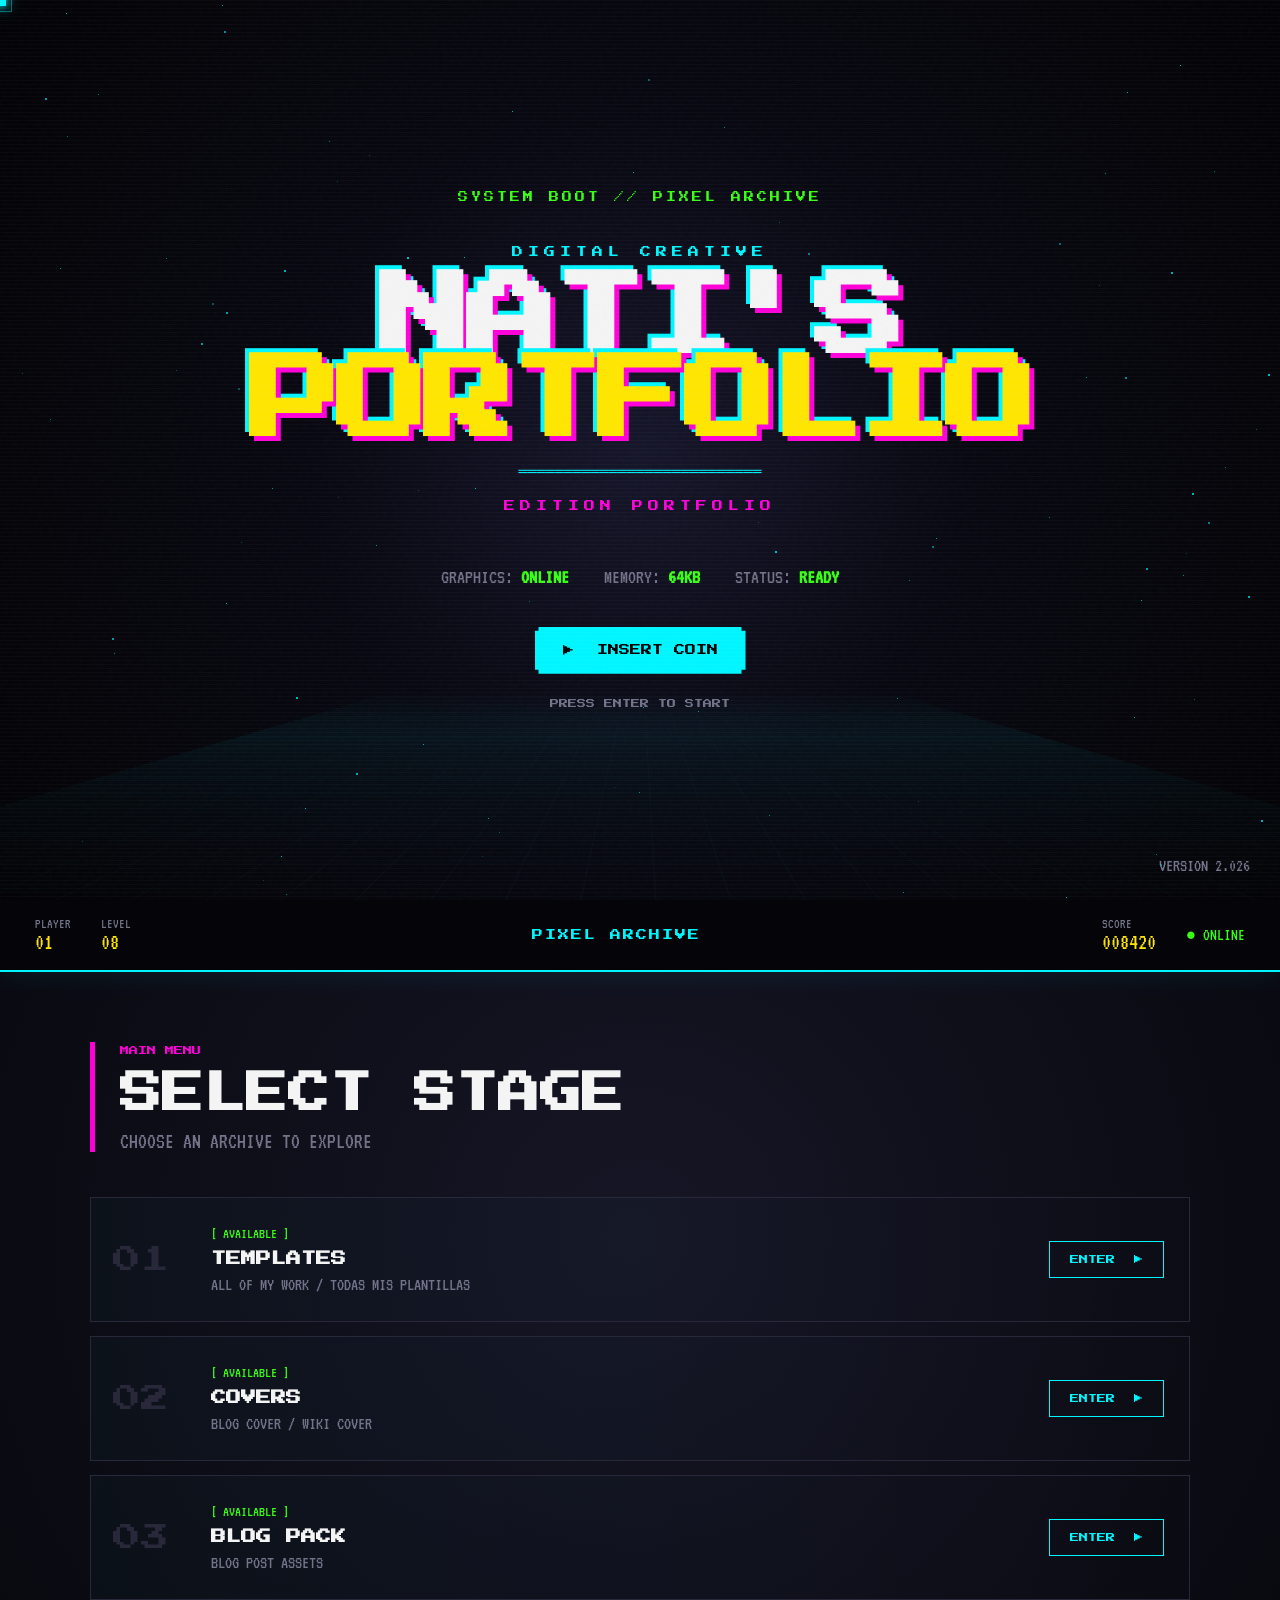
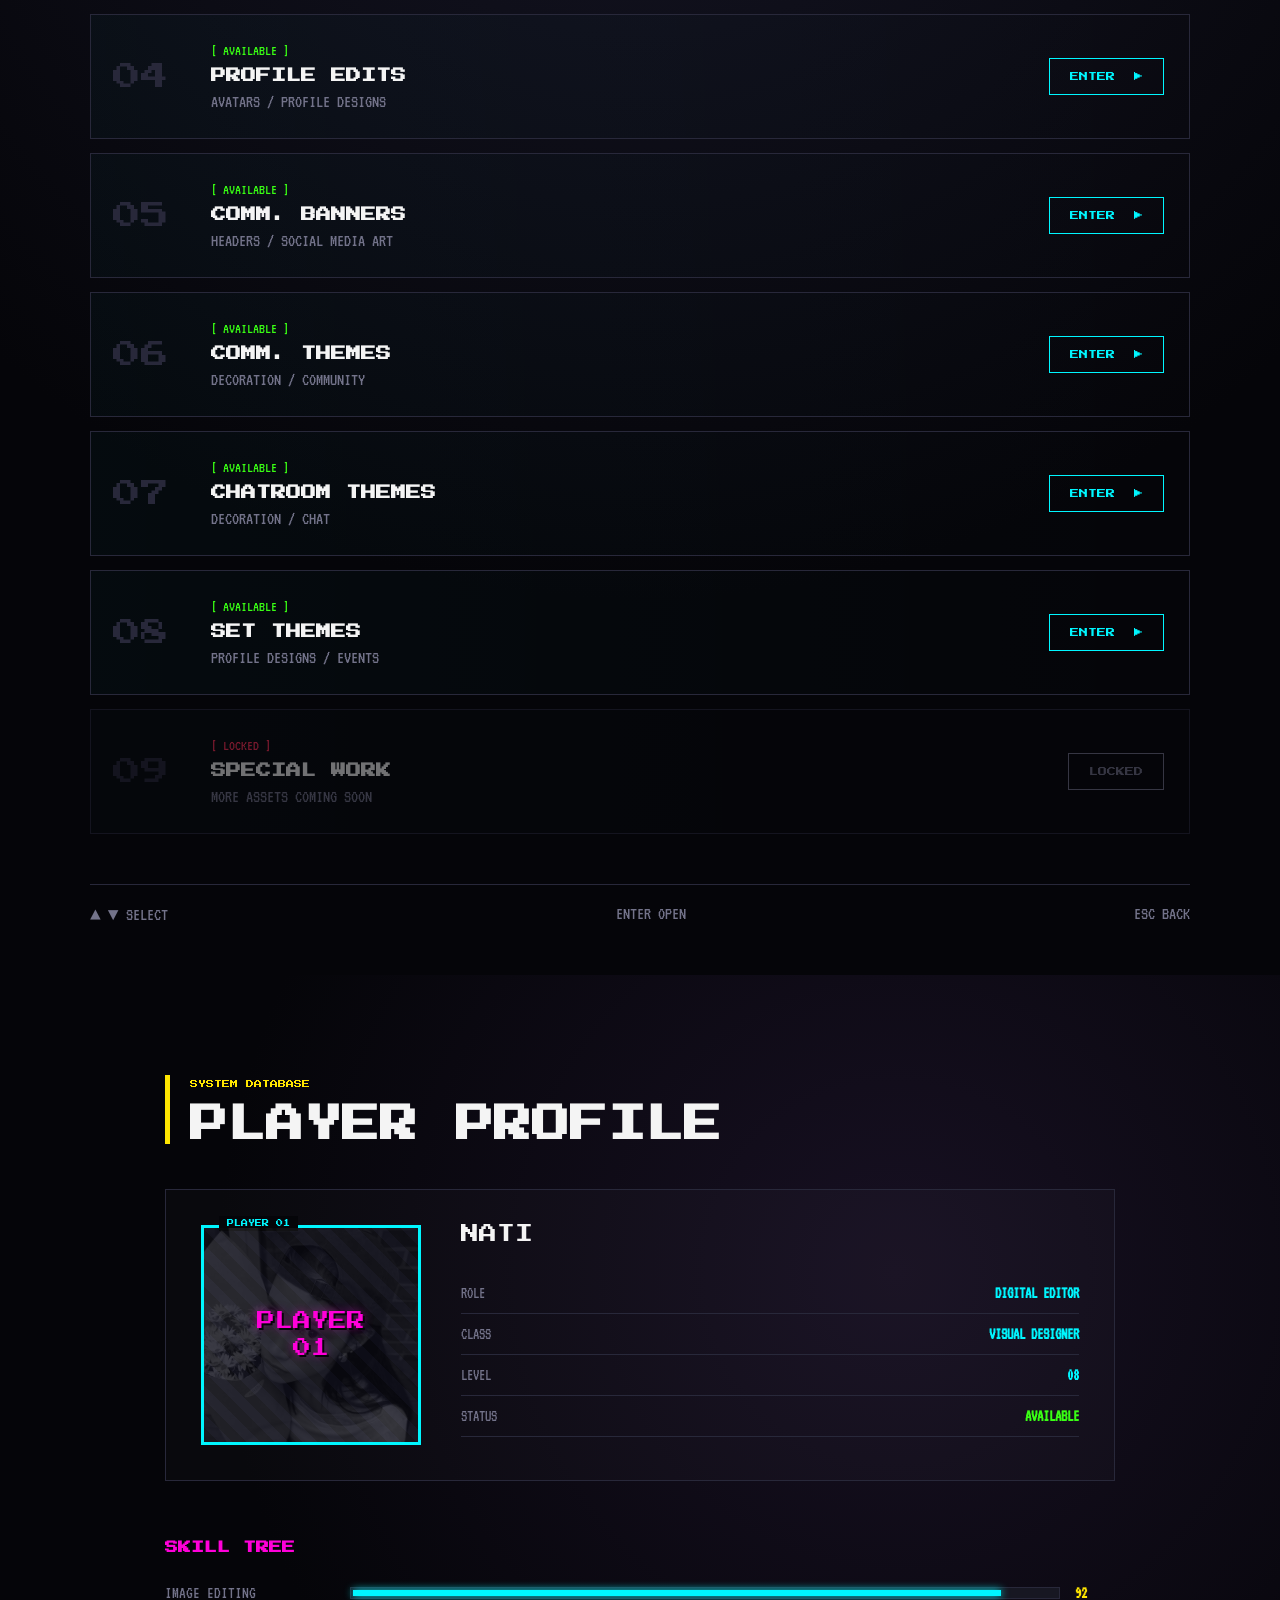
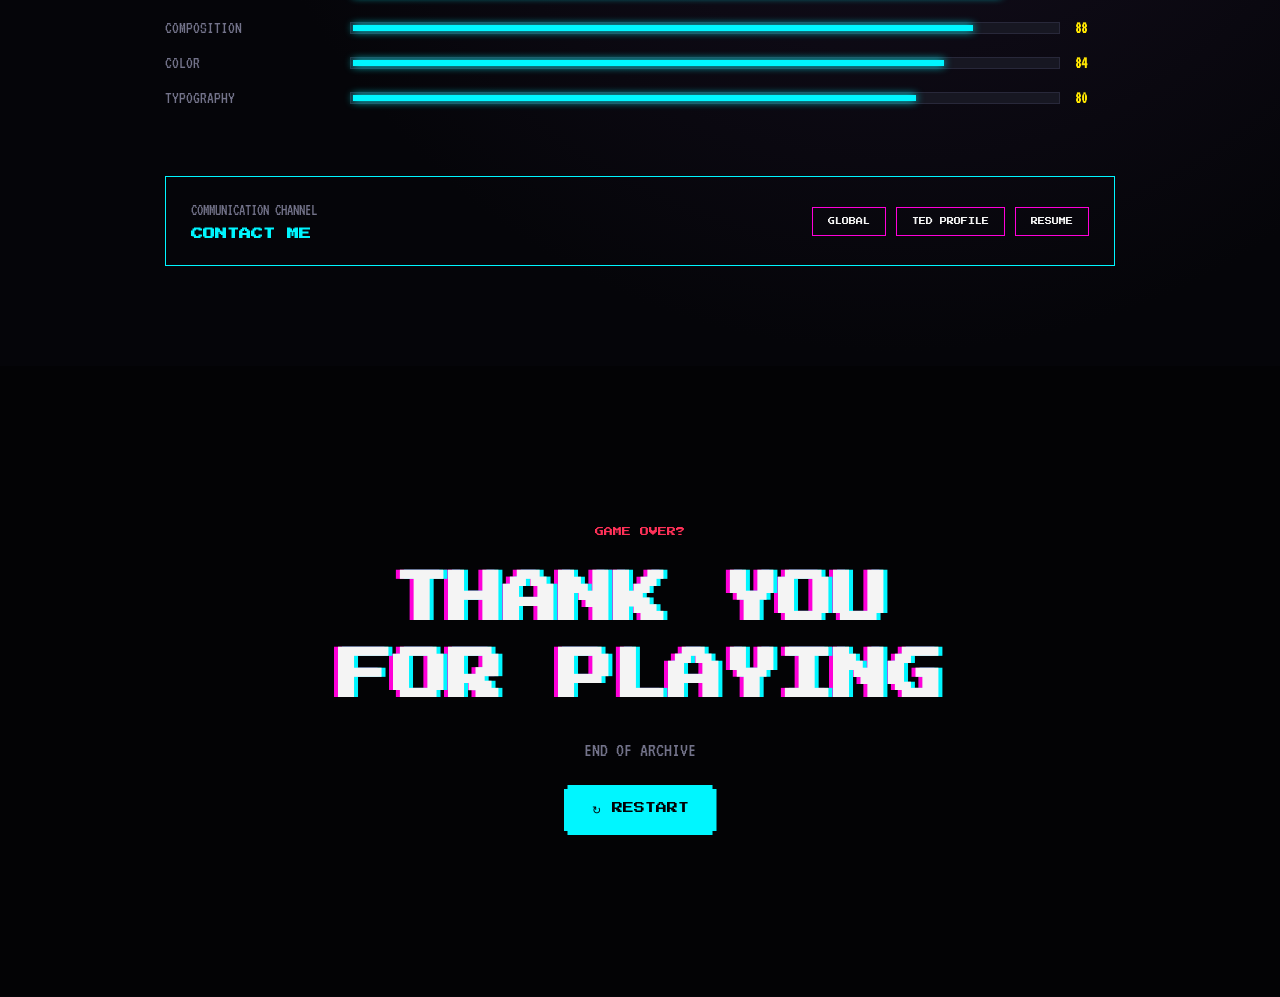
==== commit ec2b5cd7: "Update index.html" ====
--- a/index.html
+++ b/index.html
@@ -1133,9 +1133,9 @@
             </a>
 
             <a
-                href="af&e aquí dsps"
+                href="https://alero15.github.io/natis-resume/"
             >
-                EVENT
+                RESUME
             </a>
 
         </div>
